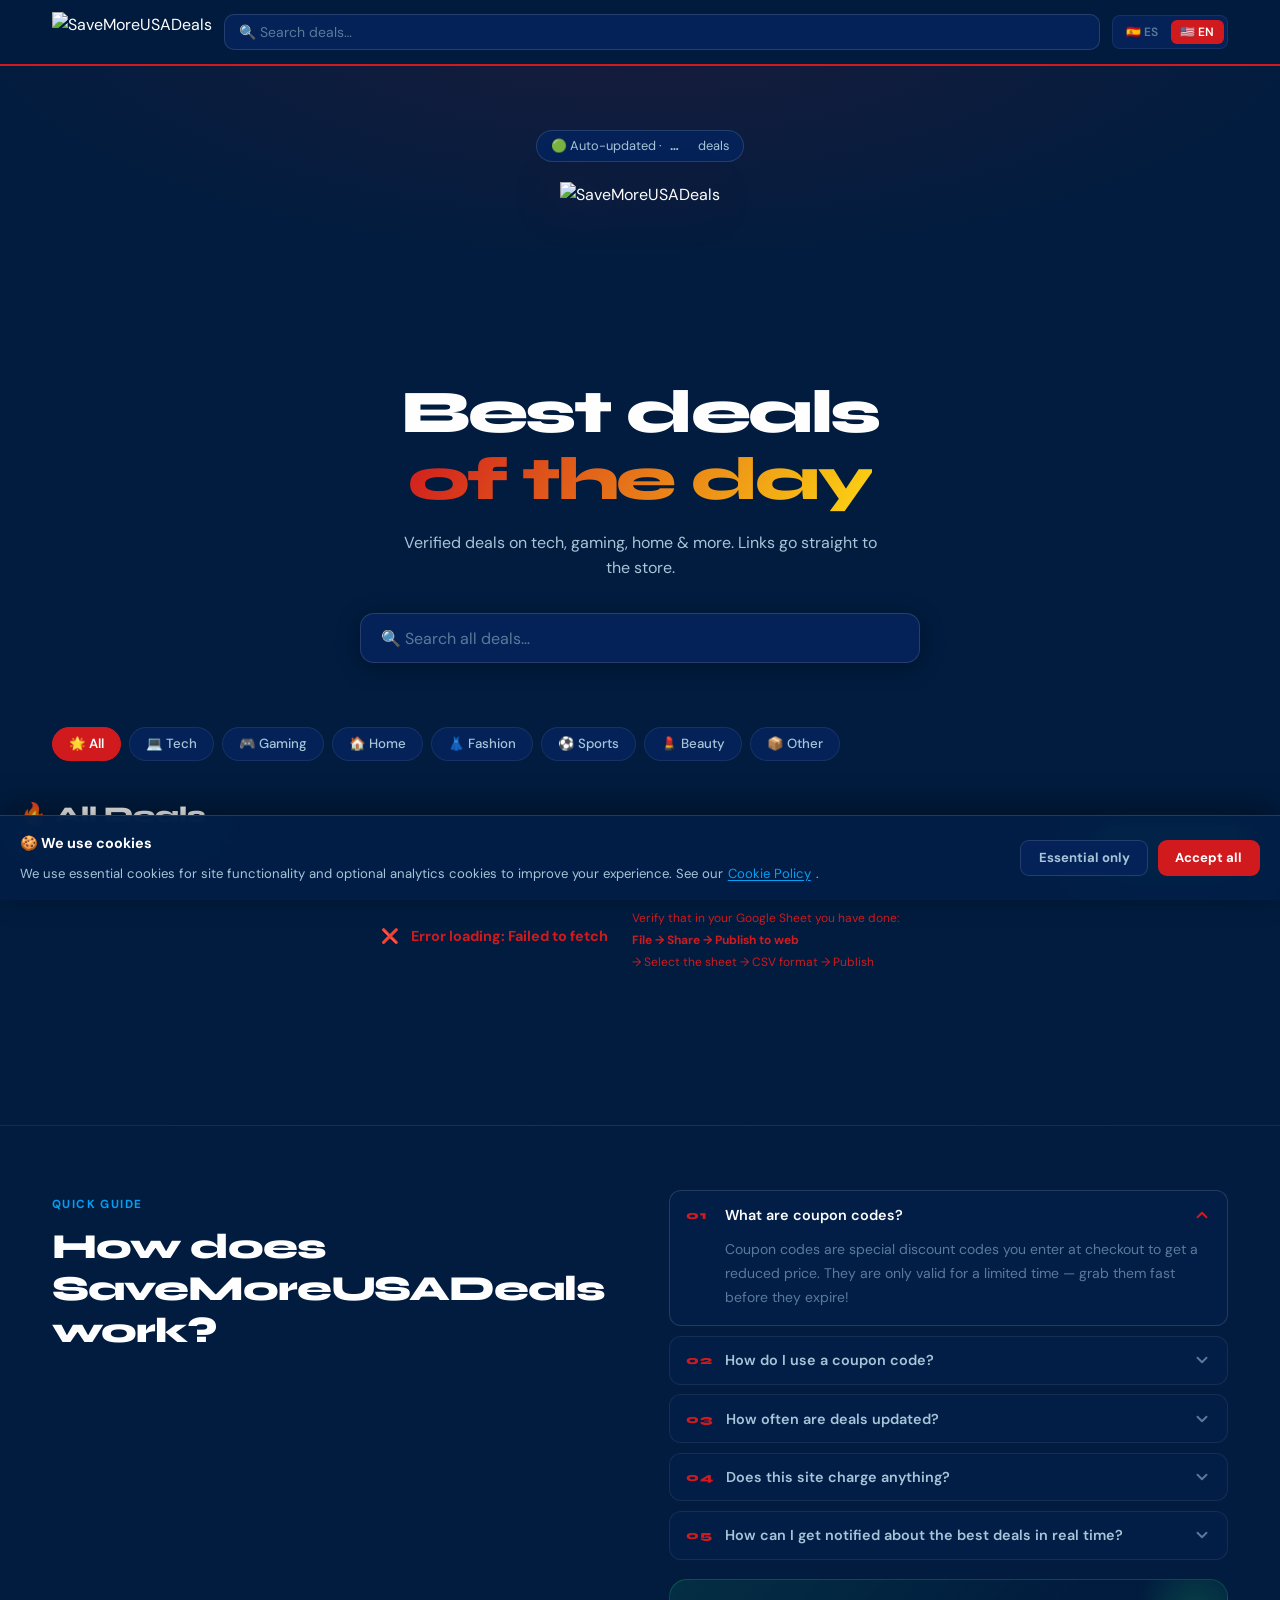
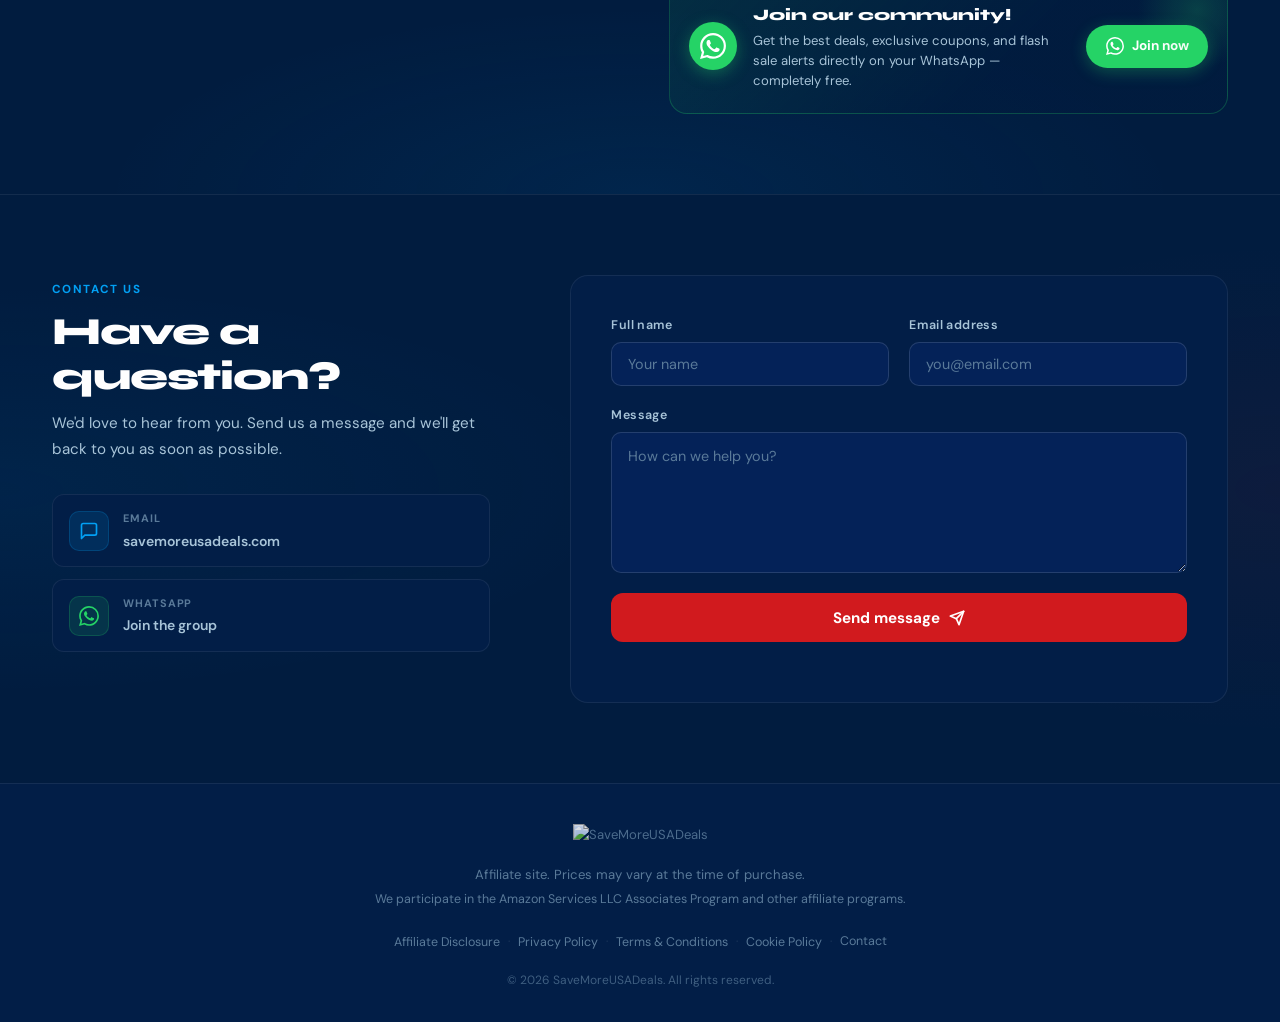
==== index.html @ 3aa4a50d "add legal zone and contact info" ====
<!DOCTYPE html>
<html lang="es">

<head>
  <meta charset="UTF-8" />
  <meta name="viewport" content="width=device-width, initial-scale=1.0" />

  <!-- ══════════════════════════════════════════
       PRIMARY SEO
  ══════════════════════════════════════════ -->
  <title id="pageTitle">AhorraMásUSA — Las Mejores Ofertas del Día</title>
  <meta name="description"
    content="Las mejores ofertas verificadas en tecnología, gaming, hogar, moda y más. Cupones exclusivos y descuentos actualizados a diario. Directo a la tienda." />
  <meta name="keywords"
    content="ofertas, descuentos, cupones, amazon deals, tech deals, gaming deals, ahorro, deals USA, SaveMoreUSADeals, AhorraMasUSA" />
  <meta name="robots" content="index, follow" />
  <meta name="author" content="SaveMoreUSADeals" />
  <link rel="canonical" href="https://savemoreusadeals.com/" />

  <!-- hreflang (bilingual site) -->
  <link rel="alternate" hreflang="es" href="https://savemoreusadeals.com/" />
  <link rel="alternate" hreflang="en" href="https://savemoreusadeals.com/" />
  <link rel="alternate" hreflang="x-default" href="https://savemoreusadeals.com/" />

  <!-- ══════════════════════════════════════════
       OPEN GRAPH / FACEBOOK
  ══════════════════════════════════════════ -->
  <meta property="og:type" content="website" />
  <meta property="og:url" content="https://savemoreusadeals.com/" />
  <meta property="og:site_name" content="SaveMoreUSADeals" />
  <meta property="og:title" content="SaveMoreUSADeals — Best Deals of the Day" />
  <meta property="og:description"
    content="Top verified deals on tech, gaming, home & more. Exclusive coupons updated daily. Links go straight to the store." />
  <meta property="og:image" content="https://savemoreusadeals.com/images/og-image.png" />
  <meta property="og:image:width" content="1200" />
  <meta property="og:image:height" content="630" />
  <meta property="og:image:alt" content="SaveMoreUSADeals — Best Deals of the Day" />
  <meta property="og:locale" content="en_US" />
  <meta property="og:locale:alternate" content="es_ES" />

  <!-- ══════════════════════════════════════════
       TWITTER / X CARD
  ══════════════════════════════════════════ -->
  <meta name="twitter:card" content="summary_large_image" />
  <meta name="twitter:url" content="https://savemoreusadeals.com/" />
  <meta name="twitter:title" content="SaveMoreUSADeals — Best Deals of the Day" />
  <meta name="twitter:description"
    content="Top verified deals on tech, gaming, home & more. Exclusive coupons updated daily." />
  <meta name="twitter:image" content="https://savemoreusadeals.com/images/og-image.png" />

  <!-- ══════════════════════════════════════════
       FAVICON
  ══════════════════════════════════════════ -->
  <!-- SVG emoji favicon (works in all modern browsers) -->
  <link rel="icon"
    href="data:image/svg+xml,<svg xmlns='http://www.w3.org/2000/svg' viewBox='0 0 100 100'><text y='.9em' font-size='90'>🛒</text></svg>" />
  <!-- Apple Touch Icon — replace with your actual logo file -->
  <link rel="apple-touch-icon" href="/images/logo-en.png" />
  <!-- Web app manifest (optional PWA metadata) -->
  <meta name="theme-color" content="#011C3F" />
  <meta name="mobile-web-app-capable" content="yes" />
  <meta name="apple-mobile-web-app-status-bar-style" content="black-translucent" />
  <meta name="apple-mobile-web-app-title" content="SaveMoreUSADeals" />

  <!-- ══════════════════════════════════════════
       STRUCTURED DATA (JSON-LD)
  ══════════════════════════════════════════ -->
  <script type="application/ld+json">
  {
    "@context": "https://schema.org",
    "@graph": [
      {
        "@type": "WebSite",
        "@id": "https://savemoreusadeals.com/#website",
        "url": "https://savemoreusadeals.com/",
        "name": "SaveMoreUSADeals",
        "alternateName": "AhorraMásUSA",
        "description": "Verified deals and coupons on tech, gaming, home, fashion and more.",
        "inLanguage": ["en", "es"],
        "potentialAction": {
          "@type": "SearchAction",
          "target": {
            "@type": "EntryPoint",
            "urlTemplate": "https://savemoreusadeals.com/?q={search_term_string}"
          },
          "query-input": "required name=search_term_string"
        }
      },
      {
        "@type": "Organization",
        "@id": "https://savemoreusadeals.com/#organization",
        "name": "SaveMoreUSADeals",
        "alternateName": "AhorraMásUSA",
        "url": "https://savemoreusadeals.com/",
        "logo": {
          "@type": "ImageObject",
          "url": "https://savemoreusadeals.com/images/logo-en.png"
        },
        "sameAs": []
      }
    ]
  }
  </script>

  <!-- ══════════════════════════════════════════
       FONTS & STYLES
  ══════════════════════════════════════════ -->
  <link rel="preconnect" href="https://fonts.googleapis.com" />
  <link rel="preconnect" href="https://fonts.gstatic.com" crossorigin />
  <link
    href="https://fonts.googleapis.com/css2?family=Syne:wght@700;800&family=DM+Sans:opsz,wght@9..40,400;9..40,500;9..40,600&display=swap"
    rel="stylesheet" />
  <link rel="stylesheet" href="css/styles.css" />
</head>

<body>

  <!-- ════════════════════════════════════════════
       HEADER
  ════════════════════════════════════════════ -->
  <header class="header">
    <div class="container header-inner">

      <a href="/" class="logo" id="logoLink">
        <img id="logoImg" src="images/logo-es.png" alt="AhorraMásUSA" class="logo-img" />
      </a>

      <div class="header-search">
        <input type="search" id="searchInput" data-i18n-ph="searchPlaceholder" placeholder="🔍 Buscar ofertas…" />
      </div>

      <div class="header-right">
        <div class="lang-switch" role="group" aria-label="Idioma / Language">
          <button class="lang-btn" data-lang="es" title="Español">🇪🇸 ES</button>
          <button class="lang-btn" data-lang="en" title="English">🇺🇸 EN</button>
        </div>
        <button class="menu-btn" id="menuBtn" aria-label="Menú">☰</button>
      </div>

    </div>
  </header>

  <main>

    <!-- ════════════════════════════════════════════
         HERO
    ════════════════════════════════════════════ -->
    <section class="hero">
      <div class="container">
        <p class="hero-badge">
          <span data-i18n="heroBadge">🟢 Actualizado automáticamente · </span>
          <strong id="totalCount">…</strong>&nbsp;
          <span data-i18n="heroDeals">ofertas</span>
        </p>
        <div class="hero-logo-wrap">
          <img id="heroLogoImg" src="images/logo-es.png" alt="AhorraMásUSA" class="hero-logo-img" />
        </div>
        <h1 data-i18n-html="heroH1">Las mejores<br /><span class="hero-h1-accent">ofertas del día</span></h1>
        <p class="hero-sub" data-i18n="heroSub">Deals verificados en tecnología, gaming, hogar y más. Redirige directo a
          la tienda.</p>
        <div class="hero-search-wrap">
          <input type="search" id="heroSearchInput" data-i18n-ph="heroSearch"
            placeholder="🔍 Buscar entre todas las ofertas…" autocomplete="off" />
        </div>
      </div>
    </section>

    <!-- DISCLOSURE -->
    <div class="disclosure" style="display:none">
      <div class="container" id="disclosureText" data-i18n-html="disclosureText">
        ℹ️ <strong>Aviso:</strong> Este sitio contiene enlaces de afiliados. Podemos ganar una comisión si compras a
        través de nuestros links, sin costo adicional para ti.
      </div>
    </div>

    <!-- ════════════════════════════════════════════
         CATEGORÍAS
    ════════════════════════════════════════════ -->
    <div class="cats-wrap">
      <div class="container">
        <div class="cats" id="cats">
          <button class="cat active" data-cat="all" data-i18n="catAll">🌟 Todos</button>
          <button class="cat" data-cat="tecnologia" data-i18n="catTec">💻 Tecnología</button>
          <button class="cat" data-cat="gaming" data-i18n="catGaming">🎮 Gaming</button>
          <button class="cat" data-cat="hogar" data-i18n="catHogar">🏠 Hogar</button>
          <button class="cat" data-cat="moda" data-i18n="catModa">👗 Moda</button>
          <button class="cat" data-cat="deportes" data-i18n="catDeportes">⚽ Deportes</button>
          <button class="cat" data-cat="belleza" data-i18n="catBelleza">💄 Belleza</button>
          <button class="cat" data-cat="otros" data-i18n="catOtros">📦 Otros</button>
        </div>
      </div>
    </div>

    <!-- ════════════════════════════════════════════
         DEALS GRID
    ════════════════════════════════════════════ -->
    <section class="container section-main">
      <div class="section-hdr">
        <h2 data-i18n="sectionTitle">🔥 Todas las Ofertas</h2>
        <span id="countLabel" class="count-label"></span>
      </div>
      <div id="statusMsg" class="status-msg">
        <div class="spinner"></div>
        <span data-i18n="loading">Cargando ofertas desde Google Sheets…</span>
      </div>
      <div class="grid" id="dealsGrid"></div>
      <div class="pagination" id="pagination"></div>
    </section>

    <!-- ════════════════════════════════════════════
         HOW IT WORKS
    ════════════════════════════════════════════ -->
    <section class="how-section">
      <div class="container">
        <div class="how-inner">
          <div class="how-header">
            <span class="how-eyebrow" data-i18n="howEyebrow">Guía rápida</span>
            <h2 class="how-title" data-i18n="howTitle">¿Cómo funciona AhorraMásUSA?</h2>
          </div>
          <div class="how-accordion-wrap">
            <div class="how-accordion" id="howAccordion"></div>
          </div>
        </div>
      </div>
    </section>

    <!-- ════════════════════════════════════════════
         CONTACT US
    ════════════════════════════════════════════ -->
    <section class="contact-section" id="contact">
      <div class="container">
        <div class="contact-inner">

          <!-- Left: header + info cards -->
          <div class="contact-left">
            <span class="contact-eyebrow" data-i18n="contactEyebrow">Contáctanos</span>
            <h2 class="contact-title" data-i18n="contactTitle">¿Tienes alguna pregunta?</h2>
            <p class="contact-sub" data-i18n="contactSub">
              Nos encantaría saber de ti. Envíanos un mensaje y te responderemos lo antes posible.
            </p>
            <div class="contact-cards">
              <div class="contact-info-card">
                <div class="contact-info-icon">
                  <svg width="20" height="20" viewBox="0 0 24 24" fill="none" stroke="currentColor" stroke-width="2"
                    stroke-linecap="round" stroke-linejoin="round">
                    <path d="M21 15a2 2 0 0 1-2 2H7l-4 4V5a2 2 0 0 1 2-2h14a2 2 0 0 1 2 2z" />
                  </svg>
                </div>
                <div>
                  <p class="contact-info-label">Email</p>
                  <p class="contact-info-value">savemoreusadeals.com</p>
                </div>
              </div>
              <div class="contact-info-card">
                <div class="contact-info-icon contact-info-icon--wa">
                  <svg width="20" height="20" viewBox="0 0 24 24" fill="currentColor">
                    <path
                      d="M17.472 14.382c-.297-.149-1.758-.867-2.03-.967-.273-.099-.471-.148-.67.15-.197.297-.767.966-.94 1.164-.173.199-.347.223-.644.075-.297-.15-1.255-.463-2.39-1.475-.883-.788-1.48-1.761-1.653-2.059-.173-.297-.018-.458.13-.606.134-.133.298-.347.446-.52.149-.174.198-.298.298-.497.099-.198.05-.371-.025-.52-.075-.149-.669-1.612-.916-2.207-.242-.579-.487-.5-.669-.51-.173-.008-.371-.01-.57-.01-.198 0-.52.074-.792.372-.272.297-1.04 1.016-1.04 2.479 0 1.462 1.065 2.875 1.213 3.074.149.198 2.096 3.2 5.077 4.487.709.306 1.262.489 1.694.625.712.227 1.36.195 1.871.118.571-.085 1.758-.719 2.006-1.413.248-.694.248-1.289.173-1.413-.074-.124-.272-.198-.57-.347m-5.421 7.403h-.004a9.87 9.87 0 01-5.031-1.378l-.361-.214-3.741.982.998-3.648-.235-.374a9.86 9.86 0 01-1.51-5.26c.001-5.45 4.436-9.884 9.888-9.884 2.64 0 5.122 1.03 6.988 2.898a9.825 9.825 0 012.893 6.994c-.003 5.45-4.437 9.884-9.885 9.884m8.413-18.297A11.815 11.815 0 0012.05 0C5.495 0 .16 5.335.157 11.892c0 2.096.547 4.142 1.588 5.945L.057 24l6.305-1.654a11.882 11.882 0 005.683 1.448h.005c6.554 0 11.89-5.335 11.893-11.893a11.821 11.821 0 00-3.48-8.413Z" />
                  </svg>
                </div>
                <div>
                  <p class="contact-info-label">WhatsApp</p>
                  <p class="contact-info-value" data-i18n="waJoin">Únete al grupo</p>
                </div>
              </div>
            </div>
          </div>

          <!-- Right: form -->
          <div class="contact-right">
            <form class="contact-form" id="contactForm" novalidate>
              <!-- web3forms hidden fields -->
              <input type="hidden" name="access_key" value="f9b6f38b-3aed-419e-aa1a-466bcca06e23" />
              <input type="hidden" id="contactSubjectInput" name="subject" value="Consulta desde AhorraMásUSA" />
              <input type="hidden" name="from_name" value="SaveMoreUSADeals Contact Form" />
              <!-- Honeypot anti-spam -->
              <input type="checkbox" name="botcheck" style="display:none" tabindex="-1" />

              <div class="form-row">
                <div class="form-group">
                  <label class="form-label" for="contactName" data-i18n="contactNameLabel">Nombre completo</label>
                  <input class="form-input" type="text" id="contactName" name="name" required
                    data-i18n-ph="contactNamePh" placeholder="Tu nombre" autocomplete="name" />
                </div>
                <div class="form-group">
                  <label class="form-label" for="contactEmail" data-i18n="contactEmailLabel">Correo electrónico</label>
                  <input class="form-input" type="email" id="contactEmail" name="email" required
                    data-i18n-ph="contactEmailPh" placeholder="tu@email.com" autocomplete="email" />
                </div>
              </div>

              <div class="form-group">
                <label class="form-label" for="contactMessage" data-i18n="contactMsgLabel">Mensaje</label>
                <textarea class="form-input form-textarea" id="contactMessage" name="message" rows="5" required
                  data-i18n-ph="contactMsgPh" placeholder="¿En qué podemos ayudarte?"></textarea>
              </div>

              <button type="submit" class="contact-submit" id="contactSubmit">
                <span data-i18n="contactSend">Enviar mensaje</span>
                <svg width="16" height="16" viewBox="0 0 24 24" fill="none" stroke="currentColor" stroke-width="2.5"
                  stroke-linecap="round" stroke-linejoin="round" aria-hidden="true">
                  <line x1="22" y1="2" x2="11" y2="13" />
                  <polygon points="22 2 15 22 11 13 2 9 22 2" />
                </svg>
              </button>

              <div id="contactResult" class="contact-result" aria-live="polite"></div>
            </form>
          </div>

        </div>
      </div>
    </section>

  </main>

  <!-- ════════════════════════════════════════════
       FOOTER
  ════════════════════════════════════════════ -->
  <footer class="footer">
    <div class="container">

      <!-- Logo -->
      <div class="footer-logo">
        <img id="footerLogoImg" src="images/logo-es.png" alt="AhorraMásUSA" class="footer-logo-img" />
      </div>

      <!-- Taglines -->
      <p><span data-i18n="footerText">Sitio de afiliados. Los precios pueden variar al momento de la compra.</span></p>
      <p class="footer-sub" data-i18n="footerSub">
        Participamos en el Programa de Afiliados de Amazon Services LLC y otros programas de afiliados.
      </p>

      <!-- Legal nav -->
      <nav class="footer-legal" aria-label="Legal">
        <button class="footer-legal-link" onclick="openModal('affiliate')" data-i18n="affiliateDisclosureLabel">
          Divulgación de Afiliados
        </button>
        <span class="footer-legal-sep" aria-hidden="true">·</span>
        <button class="footer-legal-link" onclick="openModal('privacy')" data-i18n="privacyPolicyLabel">
          Política de Privacidad
        </button>
        <span class="footer-legal-sep" aria-hidden="true">·</span>
        <button class="footer-legal-link" onclick="openModal('terms')" data-i18n="termsLabel">
          Términos y Condiciones
        </button>
        <span class="footer-legal-sep" aria-hidden="true">·</span>
        <button class="footer-legal-link" onclick="openModal('cookies')" data-i18n="cookiesPolicyLabel">
          Política de Cookies
        </button>
        <span class="footer-legal-sep" aria-hidden="true">·</span>
        <a class="footer-legal-link" href="#contact" data-i18n="contactNavLabel">Contacto</a>
      </nav>

      <!-- Rights -->
      <p class="footer-rights" data-i18n="footerRights"></p>

    </div>
  </footer>

  <!-- ════════════════════════════════════════════
       WHATSAPP FLOATING BUTTON
  ════════════════════════════════════════════ -->
  <a class="wa-float" id="waFloat" href="https://chat.whatsapp.com/CLKfQbMMrex9Y08zjysw2d" target="_blank"
    rel="noopener noreferrer" data-i18n-href="waLink" data-i18n-title="waTooltip" title="🔔 Recibe ofertas en WhatsApp">
    <svg class="wa-icon" viewBox="0 0 24 24" fill="currentColor" xmlns="http://www.w3.org/2000/svg" aria-hidden="true">
      <path
        d="M17.472 14.382c-.297-.149-1.758-.867-2.03-.967-.273-.099-.471-.148-.67.15-.197.297-.767.966-.94 1.164-.173.199-.347.223-.644.075-.297-.15-1.255-.463-2.39-1.475-.883-.788-1.48-1.761-1.653-2.059-.173-.297-.018-.458.13-.606.134-.133.298-.347.446-.52.149-.174.198-.298.298-.497.099-.198.05-.371-.025-.52-.075-.149-.669-1.612-.916-2.207-.242-.579-.487-.5-.669-.51-.173-.008-.371-.01-.57-.01-.198 0-.52.074-.792.372-.272.297-1.04 1.016-1.04 2.479 0 1.462 1.065 2.875 1.213 3.074.149.198 2.096 3.2 5.077 4.487.709.306 1.262.489 1.694.625.712.227 1.36.195 1.871.118.571-.085 1.758-.719 2.006-1.413.248-.694.248-1.289.173-1.413-.074-.124-.272-.198-.57-.347m-5.421 7.403h-.004a9.87 9.87 0 01-5.031-1.378l-.361-.214-3.741.982.998-3.648-.235-.374a9.86 9.86 0 01-1.51-5.26c.001-5.45 4.436-9.884 9.888-9.884 2.64 0 5.122 1.03 6.988 2.898a9.825 9.825 0 012.893 6.994c-.003 5.45-4.437 9.884-9.885 9.884m8.413-18.297A11.815 11.815 0 0012.05 0C5.495 0 .16 5.335.157 11.892c0 2.096.547 4.142 1.588 5.945L.057 24l6.305-1.654a11.882 11.882 0 005.683 1.448h.005c6.554 0 11.89-5.335 11.893-11.893a11.821 11.821 0 00-3.48-8.413Z" />
    </svg>
    <span class="wa-label" data-i18n="waJoin">Únete al grupo</span>
    <span class="wa-pulse" aria-hidden="true"></span>
  </a>

  <!-- ════════════════════════════════════════════
       COOKIE CONSENT BANNER
  ════════════════════════════════════════════ -->
  <div class="cookie-banner" id="cookieBanner" role="region" aria-label="Cookie consent">
    <div class="cookie-banner-inner">
      <div class="cookie-banner-text">
        <strong class="cookie-banner-title" data-i18n="cookieTitle">🍪 Utilizamos cookies</strong>
        <span data-i18n="cookieText">Usamos cookies esenciales para el funcionamiento del sitio y cookies de análisis
          opcionales para mejorar tu experiencia. Consulta nuestra</span>
        <button class="cookie-more-link" onclick="openModal('cookies')" data-i18n="cookieMore">Política de
          Cookies</button>.
      </div>
      <div class="cookie-banner-actions">
        <button class="cookie-btn cookie-btn--decline" id="cookieDeclineBtn" data-i18n="cookieDecline">
          Solo esenciales
        </button>
        <button class="cookie-btn cookie-btn--accept" id="cookieAcceptBtn" data-i18n="cookieAccept">
          Aceptar todas
        </button>
      </div>
    </div>
  </div>

  <!-- ════════════════════════════════════════════
       LEGAL MODALS
  ════════════════════════════════════════════ -->
  <!-- Shared overlay -->
  <div class="modal-overlay" id="modalOverlay" aria-hidden="true"></div>

  <!-- Affiliate Disclosure -->
  <div class="modal" id="modal-affiliate" role="dialog" aria-modal="true" aria-labelledby="modal-affiliate-title">
    <div class="modal-header">
      <h2 class="modal-title" id="modal-affiliate-title">Divulgación de Afiliados</h2>
      <button class="modal-close" onclick="closeModal('affiliate')" aria-label="Cerrar">
        <svg width="20" height="20" viewBox="0 0 24 24" fill="none" stroke="currentColor" stroke-width="2.5"
          stroke-linecap="round" stroke-linejoin="round">
          <line x1="18" y1="6" x2="6" y2="18" />
          <line x1="6" y1="6" x2="18" y2="18" />
        </svg>
      </button>
    </div>
    <div class="modal-body" id="modal-affiliate-body"><!-- Rendered by JS --></div>
  </div>

  <!-- Privacy Policy -->
  <div class="modal" id="modal-privacy" role="dialog" aria-modal="true" aria-labelledby="modal-privacy-title">
    <div class="modal-header">
      <h2 class="modal-title" id="modal-privacy-title">Política de Privacidad</h2>
      <button class="modal-close" onclick="closeModal('privacy')" aria-label="Cerrar">
        <svg width="20" height="20" viewBox="0 0 24 24" fill="none" stroke="currentColor" stroke-width="2.5"
          stroke-linecap="round" stroke-linejoin="round">
          <line x1="18" y1="6" x2="6" y2="18" />
          <line x1="6" y1="6" x2="18" y2="18" />
        </svg>
      </button>
    </div>
    <div class="modal-body" id="modal-privacy-body"><!-- Rendered by JS --></div>
  </div>

  <!-- Terms & Conditions -->
  <div class="modal" id="modal-terms" role="dialog" aria-modal="true" aria-labelledby="modal-terms-title">
    <div class="modal-header">
      <h2 class="modal-title" id="modal-terms-title">Términos y Condiciones</h2>
      <button class="modal-close" onclick="closeModal('terms')" aria-label="Cerrar">
        <svg width="20" height="20" viewBox="0 0 24 24" fill="none" stroke="currentColor" stroke-width="2.5"
          stroke-linecap="round" stroke-linejoin="round">
          <line x1="18" y1="6" x2="6" y2="18" />
          <line x1="6" y1="6" x2="18" y2="18" />
        </svg>
      </button>
    </div>
    <div class="modal-body" id="modal-terms-body"><!-- Rendered by JS --></div>
  </div>

  <!-- Cookie Policy -->
  <div class="modal" id="modal-cookies" role="dialog" aria-modal="true" aria-labelledby="modal-cookies-title">
    <div class="modal-header">
      <h2 class="modal-title" id="modal-cookies-title">Política de Cookies</h2>
      <button class="modal-close" onclick="closeModal('cookies')" aria-label="Cerrar">
        <svg width="20" height="20" viewBox="0 0 24 24" fill="none" stroke="currentColor" stroke-width="2.5"
          stroke-linecap="round" stroke-linejoin="round">
          <line x1="18" y1="6" x2="6" y2="18" />
          <line x1="6" y1="6" x2="18" y2="18" />
        </svg>
      </button>
    </div>
    <div class="modal-body" id="modal-cookies-body"><!-- Rendered by JS --></div>
  </div>

  <script src="js/app.js"></script>
</body>

</html>
---- css/styles.css ----
/* ── VARIABLES ── */
:root {
  --bg: #011C3F;
  --surface: #021e47;
  --surface2: #042258;
  --border: rgba(255, 255, 255, .07);
  --border2: rgba(255, 255, 255, .13);
  --red: #D11A1E;
  --red-h: #e82a2e;
  --green: #84C11B;
  --green-h: #96d820;
  --yellow: #FDD513;
  --blue: #02A0F4;
  --wa-green: #25D366;
  --orange: #D11A1E;
  --orange-h: #e82a2e;
  --text: #FEFEFE;
  --text2: #a8c4d8;
  --text3: #5a7a99;
  --r: 12px;
  --r-lg: 18px;
  --font-d: 'Syne', sans-serif;
  --font-b: 'DM Sans', sans-serif;
}

/* ── RESET ── */
*,
*::before,
*::after {
  box-sizing: border-box;
  margin: 0;
  padding: 0;
}

html {
  scroll-behavior: smooth;
}

body {
  font-family: var(--font-b);
  background: var(--bg);
  color: var(--text);
  line-height: 1.6;
  overflow-x: hidden;
}

body.modal-open {
  overflow: hidden;
}

a {
  color: inherit;
  text-decoration: none;
}

button {
  cursor: pointer;
  border: none;
  background: none;
  font-family: inherit;
}

img {
  max-width: 100%;
  display: block;
}

input,
textarea {
  font-family: inherit;
}

/* ── CONTAINER ── */
.container {
  max-width: 1240px;
  margin: 0 auto;
  padding: 0 1.25rem;
}

@media (min-width: 768px) {
  .container {
    padding: 0 2rem;
  }
}

/* ════════════════════════════════════════════
   HEADER
════════════════════════════════════════════ */
.header {
  position: sticky;
  top: 0;
  z-index: 100;
  background: rgba(1, 28, 63, .95);
  backdrop-filter: blur(20px);
  border-bottom: 2px solid var(--red);
}

.header-inner {
  display: flex;
  align-items: center;
  height: 64px;
  gap: .75rem;
}

.logo {
  display: flex;
  align-items: center;
  flex-shrink: 0;
  text-decoration: none;
}

.logo-img {
  height: clamp(28px, 4vw, 40px);
  width: auto;
  max-width: 200px;
  object-fit: contain;
  object-position: left center;
  display: block;
  transition: opacity .2s;
}

.logo-img[src=""] {
  opacity: 0;
}

.header-search {
  flex: 1 1 auto;
  min-width: 0;
}

.header-search input {
  width: 100%;
  background: var(--surface2);
  border: 1px solid var(--border2);
  border-radius: 10px;
  padding: .5rem .9rem;
  color: var(--text);
  font-size: .875rem;
  outline: none;
  transition: border-color .2s;
}

.header-search input:focus {
  border-color: var(--red);
}

.header-search input::placeholder {
  color: var(--text3);
}

.header-right {
  flex-shrink: 0;
  display: flex;
  align-items: center;
  gap: .5rem;
}

.lang-switch {
  display: flex;
  gap: .2rem;
  background: var(--surface2);
  border: 1px solid var(--border);
  border-radius: 8px;
  padding: .2rem;
}

.lang-btn {
  padding: .28rem .6rem;
  border-radius: 6px;
  font-size: .75rem;
  font-weight: 600;
  color: var(--text3);
  transition: background .15s, color .15s;
  white-space: nowrap;
}

.lang-btn.active {
  background: var(--red);
  color: #fff;
}

.lang-btn:hover:not(.active) {
  background: var(--border2);
  color: var(--text);
}

.menu-btn {
  display: none;
  color: var(--text2);
  font-size: 1.2rem;
  padding: .4rem;
}

@media(max-width:600px) {
  .header-search {
    display: block;
  }

  .menu-btn {
    display: none;
  }

  .logo-img {
    height: clamp(22px, 6vw, 32px);
    max-width: 160px;
  }
}

/* ════════════════════════════════════════════
   HERO
════════════════════════════════════════════ */
.hero {
  padding: 4rem 0 2.5rem;
  background: radial-gradient(ellipse 80% 60% at 50% -10%, rgba(209, 26, 30, .12) 0%, transparent 70%);
  text-align: center;
}

.hero-logo-wrap {
  display: flex;
  justify-content: center;
  align-items: center;
  margin-bottom: 1.75rem;
}

.hero-logo-img {
  height: clamp(100px, 20vw, 170px);
  width: auto;
  max-width: 340px;
  object-fit: contain;
  filter: drop-shadow(0 4px 24px rgba(209, 26, 30, .25));
  transition: opacity .3s, transform .3s;
  animation: fadeIn .45s ease both;
}

.hero-logo-img:hover {
  transform: scale(1.03);
}

.hero-badge {
  display: inline-flex;
  align-items: center;
  gap: .5rem;
  background: var(--surface2);
  border: 1px solid var(--border2);
  border-radius: 100px;
  padding: .3rem .9rem;
  font-size: .8rem;
  color: var(--text2);
  margin-bottom: 1.25rem;
}

.hero h1 {
  font-family: var(--font-d);
  font-size: clamp(2rem, 6vw, 3.8rem);
  font-weight: 800;
  letter-spacing: -.04em;
  line-height: 1.1;
  margin-bottom: 1rem;
}

.hero-h1-accent {
  background: linear-gradient(120deg, var(--red), var(--yellow));
  -webkit-background-clip: text;
  -webkit-text-fill-color: transparent;
  background-clip: text;
}

.hero-sub {
  color: var(--text2);
  font-size: 1rem;
  max-width: 480px;
  margin: 0 auto;
}

.hero-search-wrap {
  margin: 2rem auto 0;
  max-width: 560px;
}

.hero-search-wrap input {
  width: 100%;
  background: var(--surface2);
  border: 1.5px solid var(--border2);
  border-radius: 14px;
  padding: .85rem 1.25rem;
  color: var(--text);
  font-size: 1rem;
  font-family: var(--font-b);
  outline: none;
  transition: border-color .2s, box-shadow .2s;
  box-shadow: 0 4px 24px rgba(0, 0, 0, .3);
}

.hero-search-wrap input:focus {
  border-color: var(--red);
  box-shadow: 0 0 0 3px rgba(209, 26, 30, .15), 0 4px 24px rgba(0, 0, 0, .3);
}

.hero-search-wrap input::placeholder {
  color: var(--text3);
}

@keyframes fadeIn {
  from {
    opacity: 0;
    transform: translateY(8px);
  }

  to {
    opacity: 1;
    transform: translateY(0);
  }
}

/* ── DISCLOSURE ── */
.disclosure {
  background: rgba(253, 213, 19, .05);
  border-top: 1px solid rgba(253, 213, 19, .12);
  border-bottom: 1px solid rgba(253, 213, 19, .12);
  padding: .6rem 0;
  font-size: .78rem;
  color: var(--text3);
}

/* ── CATEGORIES ── */
.cats-wrap {
  padding: 1.5rem 0 .5rem;
}

.cats {
  display: flex;
  gap: .5rem;
  overflow-x: auto;
  scrollbar-width: none;
  padding-bottom: .25rem;
}

.cats::-webkit-scrollbar {
  display: none;
}

.cat {
  white-space: nowrap;
  flex-shrink: 0;
  padding: .45rem 1rem;
  border-radius: 100px;
  background: var(--surface2);
  border: 1px solid var(--border);
  color: var(--text2);
  font-size: .83rem;
  font-weight: 500;
  transition: all .18s;
}

.cat:hover {
  border-color: var(--border2);
  color: var(--text);
}

.cat.active {
  background: var(--red);
  border-color: var(--red);
  color: #fff;
  font-weight: 600;
}

/* ── SECTION HEADER ── */
.section-main {
  padding: 1.5rem 0 4rem;
}

.section-hdr {
  display: flex;
  align-items: center;
  justify-content: space-between;
  gap: 1rem;
  margin-bottom: 1.25rem;
  flex-wrap: wrap;
}

.section-hdr h2 {
  font-family: var(--font-d);
  font-size: 1.4rem;
  font-weight: 800;
}

.count-label {
  font-size: .8rem;
  color: var(--text3);
}

/* ── STATUS ── */
.status-msg {
  display: flex;
  align-items: center;
  gap: .75rem;
  justify-content: center;
  padding: 3rem 1rem;
  color: var(--text3);
  font-size: .9rem;
}

.status-msg.error {
  color: var(--red);
}

.status-msg.hidden {
  display: none;
}

.spinner {
  width: 20px;
  height: 20px;
  border-radius: 50%;
  border: 2px solid var(--border2);
  border-top-color: var(--red);
  animation: spin .7s linear infinite;
  flex-shrink: 0;
}

@keyframes spin {
  to {
    transform: rotate(360deg);
  }
}

/* ── GRID ── */
.grid {
  display: grid;
  grid-template-columns: repeat(auto-fill, minmax(260px, 1fr));
  gap: 1.1rem;
}

@media (min-width: 1024px) {
  .grid {
    gap: 1.4rem;
  }
}

/* ════════════════════════════════════════════
   DEAL CARD
════════════════════════════════════════════ */
.card {
  background: var(--surface);
  border: 1px solid var(--border);
  border-radius: var(--r-lg);
  overflow: hidden;
  display: flex;
  flex-direction: column;
  transition: transform .2s, border-color .2s, box-shadow .2s;
  animation: fadeUp .35s ease both;
}

.card:hover {
  transform: translateY(-3px);
  border-color: var(--border2);
  box-shadow: 0 12px 40px rgba(0, 0, 0, .5);
}

@keyframes fadeUp {
  from {
    opacity: 0;
    transform: translateY(14px);
  }

  to {
    opacity: 1;
    transform: translateY(0);
  }
}

.card-badge {
  position: absolute;
  top: .6rem;
  left: .6rem;
  font-size: .65rem;
  font-weight: 700;
  letter-spacing: .04em;
  padding: .22rem .55rem;
  border-radius: 6px;
  text-transform: uppercase;
  pointer-events: none;
}

.badge-hot {
  background: var(--red);
  color: #fff;
}

.badge-new {
  background: var(--green);
  color: #011C3F;
}

.badge-limited {
  background: var(--yellow);
  color: #011C3F;
}

.badge-sale {
  background: var(--blue);
  color: #fff;
}

.card-img-wrap {
  position: relative;
  aspect-ratio: 1;
  background: var(--surface2);
  overflow: hidden;
}

.card-img {
  width: 100%;
  height: 100%;
  object-fit: contain;
  padding: 1rem;
  transition: transform .3s;
}

.card:hover .card-img {
  transform: scale(1.05);
}

.card-img-overlay {
  position: absolute;
  inset: 0;
  background: rgba(1, 28, 63, .65);
  display: flex;
  align-items: center;
  justify-content: center;
  opacity: 0;
  transition: opacity .2s;
}

.card-img-overlay span {
  background: var(--red);
  color: #fff;
  font-size: .8rem;
  font-weight: 600;
  padding: .45rem 1rem;
  border-radius: 8px;
}

.card:hover .card-img-overlay {
  opacity: 1;
}

.card-info {
  padding: .9rem;
  display: flex;
  flex-direction: column;
  gap: .4rem;
  flex: 1;
}

.card-top {
  display: flex;
  justify-content: space-between;
  align-items: center;
}

.card-store {
  font-size: .68rem;
  font-weight: 700;
  color: var(--text3);
  text-transform: uppercase;
  letter-spacing: .06em;
}

.card-cat {
  font-size: .67rem;
  color: var(--text3);
  background: var(--surface2);
  padding: .15rem .45rem;
  border-radius: 5px;
}

.card-title {
  font-size: .875rem;
  font-weight: 600;
  color: var(--text);
  line-height: 1.4;
  display: -webkit-box;
  -webkit-line-clamp: 2;
  -webkit-box-orient: vertical;
  overflow: hidden;
}

.card-desc {
  font-size: .75rem;
  color: var(--text3);
  line-height: 1.5;
  display: -webkit-box;
  -webkit-line-clamp: 2;
  -webkit-box-orient: vertical;
  overflow: hidden;
}

.card-price-row {
  display: flex;
  align-items: baseline;
  gap: .45rem;
  flex-wrap: wrap;
}

.price-cur {
  font-family: var(--font-b);
  font-size: 1.8rem;
  font-weight: 800;
  color: var(--green);
  letter-spacing: -.03em;
}

.price-was {
  font-size: .82rem;
  color: var(--text3);
  text-decoration: line-through;
}

.price-off {
  font-size: .72rem;
  font-weight: 700;
  background: rgba(132, 193, 27, .12);
  color: var(--green);
  border: 1px solid rgba(132, 193, 27, .25);
  padding: .12rem .4rem;
  border-radius: 5px;
}

.price-see {
  font-size: .85rem;
  color: var(--text2);
}

.card-timer {
  font-size: .73rem;
  color: var(--blue);
  font-weight: 500;
}

.card-timer.urgent {
  color: var(--red);
}

/* ── COUPON CHIP ── */
.card-coupon {
  background: rgba(253, 213, 19, .06);
  border: 1px dashed rgba(253, 213, 19, .3);
  border-radius: 10px;
  padding: .5rem .65rem;
  margin-top: .1rem;
  display: flex;
  flex-direction: column;
  gap: .35rem;
}

.coupon-row {
  display: flex;
  align-items: center;
  gap: .4rem;
  flex-wrap: wrap;
}

.scissors-icon {
  flex-shrink: 0;
  color: var(--yellow);
  opacity: .85;
  width: 15px;
  height: 15px;
}

.coupon-label {
  font-size: .65rem;
  font-weight: 700;
  text-transform: uppercase;
  letter-spacing: .06em;
  color: var(--yellow);
  flex-shrink: 0;
}

.coupon-code {
  font-family: monospace;
  font-size: .82rem;
  font-weight: 700;
  color: var(--yellow);
  letter-spacing: .1em;
  flex: 1;
  min-width: 0;
  overflow: hidden;
  text-overflow: ellipsis;
  white-space: nowrap;
}

.coupon-copy {
  display: inline-flex;
  align-items: center;
  gap: .28rem;
  padding: .22rem .55rem;
  border-radius: 5px;
  background: rgba(253, 213, 19, .12);
  color: var(--yellow);
  border: 1px solid rgba(253, 213, 19, .22);
  font-size: .67rem;
  font-weight: 700;
  letter-spacing: .04em;
  cursor: pointer;
  transition: background .15s, transform .12s, color .15s, border-color .15s;
  flex-shrink: 0;
  white-space: nowrap;
  font-family: var(--font-b);
  position: relative;
  overflow: hidden;
}

.coupon-copy svg {
  flex-shrink: 0;
}

.coupon-copy:hover {
  background: rgba(253, 213, 19, .22);
  transform: scale(1.05);
}

.coupon-copy.copied {
  background: rgba(132, 193, 27, .18);
  color: var(--green);
  border-color: rgba(132, 193, 27, .35);
  animation: copiedPop .25s ease;
}

@keyframes copiedPop {
  0% {
    transform: scale(1);
  }

  50% {
    transform: scale(1.15);
  }

  100% {
    transform: scale(1);
  }
}

.coupon-timer-row {
  display: flex;
  align-items: center;
  gap: .35rem;
  font-size: .7rem;
  color: var(--yellow);
  opacity: .85;
}

.coupon-countdown {
  font-family: monospace;
  font-weight: 700;
  letter-spacing: .05em;
  color: var(--yellow);
}

.coupon-countdown.expiring {
  color: var(--red);
  animation: timerPulse 1s infinite;
}

.coupon-expired {
  opacity: .45;
  pointer-events: none;
}

.coupon-expired .coupon-countdown {
  color: var(--text3);
}

@keyframes timerPulse {

  0%,
  100% {
    opacity: 1;
  }

  50% {
    opacity: .55;
  }
}

.card-cta {
  display: block;
  width: 100%;
  background: var(--red);
  color: #fff;
  text-align: center;
  font-size: .875rem;
  font-weight: 600;
  padding: .7rem 1rem;
  border-radius: 10px;
  margin-top: auto;
  transition: background .18s, transform .18s, box-shadow .18s;
}

.card-cta:hover {
  background: var(--red-h);
  transform: translateY(-1px);
  box-shadow: 0 4px 18px rgba(209, 26, 30, .35);
}

.empty {
  grid-column: 1/-1;
  text-align: center;
  padding: 3rem 1rem;
  color: var(--text3);
}

.empty-icon {
  font-size: 3rem;
  margin-bottom: .75rem;
}

.empty h3 {
  font-size: 1.1rem;
  color: var(--text2);
  margin-bottom: .4rem;
}

/* ════════════════════════════════════════════
   PAGINATION
════════════════════════════════════════════ */
.pagination {
  display: flex;
  align-items: center;
  justify-content: center;
  flex-wrap: wrap;
  gap: .4rem;
  margin-top: 2.5rem;
}

.pag-btn {
  padding: .5rem .9rem;
  border-radius: 9px;
  background: var(--surface2);
  border: 1px solid var(--border);
  color: var(--text2);
  font-size: .83rem;
  font-weight: 600;
  transition: all .16s;
  cursor: pointer;
  font-family: var(--font-b);
}

.pag-btn:hover:not(.disabled):not(.active) {
  border-color: var(--border2);
  color: var(--text);
}

.pag-btn.active {
  background: var(--red);
  border-color: var(--red);
  color: #fff;
}

.pag-btn.disabled {
  opacity: .35;
  cursor: default;
  pointer-events: none;
}

.pag-arrow {
  padding: .5rem 1.1rem;
}

.pag-ellipsis {
  padding: .5rem .4rem;
  color: var(--text3);
  font-size: .85rem;
  display: flex;
  align-items: center;
}

/* ════════════════════════════════════════════
   HOW IT WORKS
════════════════════════════════════════════ */
.how-section {
  padding: 4rem 0 5rem;
  border-top: 1px solid var(--border);
  background: radial-gradient(ellipse 60% 40% at 50% 100%, rgba(2, 160, 244, .07) 0%, transparent 70%);
}

.how-inner {
  display: grid;
  gap: 2.5rem;
}

@media (min-width: 860px) {
  .how-inner {
    grid-template-columns: 1fr 2fr;
    align-items: start;
    gap: 4rem;
  }
}

.how-header {
  top: 80px;
}

.how-eyebrow {
  display: inline-block;
  font-size: .73rem;
  font-weight: 700;
  text-transform: uppercase;
  letter-spacing: .12em;
  color: var(--blue);
  margin-bottom: .75rem;
}

.how-title {
  font-family: var(--font-d);
  font-size: clamp(1.5rem, 3vw, 2.2rem);
  font-weight: 800;
  letter-spacing: -.03em;
  line-height: 1.2;
  color: var(--text);
}

.how-accordion-wrap {
  display: flex;
  flex-direction: column;
  gap: .6rem;
}

.how-accordion {
  display: flex;
  flex-direction: column;
  gap: .6rem;
}

.how-item {
  background: var(--surface);
  border: 1px solid var(--border);
  border-radius: var(--r);
  overflow: hidden;
  transition: border-color .2s;
}

.how-item.open {
  border-color: var(--border2);
}

.how-q {
  width: 100%;
  display: flex;
  align-items: center;
  gap: .8rem;
  padding: .9rem 1rem;
  text-align: left;
  color: var(--text2);
  font-size: .9rem;
  font-weight: 600;
  transition: color .15s;
  background: none;
}

.how-item.open .how-q {
  color: var(--text);
}

.how-q:hover {
  color: var(--text);
}

.how-q-num {
  font-family: var(--font-d);
  font-size: .75rem;
  font-weight: 800;
  color: var(--red);
  letter-spacing: .05em;
  flex-shrink: 0;
  min-width: 1.6rem;
}

.how-q-text {
  flex: 1;
}

.how-chevron {
  flex-shrink: 0;
  transition: transform .25s;
  color: var(--text3);
}

.how-item.open .how-chevron {
  transform: rotate(180deg);
  color: var(--red);
}

.how-a {
  max-height: 0;
  overflow: hidden;
  transition: max-height .3s ease, padding .3s ease;
  padding: 0 1rem 0 calc(1rem + 1.6rem + .8rem);
}

.how-item.open .how-a {
  max-height: 300px;
  padding-bottom: 1rem;
}

.how-a p {
  font-size: .875rem;
  color: var(--text3);
  line-height: 1.7;
}

/* ── Community card ── */
.community-card {
  margin-top: .6rem;
  background: linear-gradient(135deg, rgba(37, 211, 102, .1) 0%, rgba(1, 28, 63, .8) 60%);
  border: 1px solid rgba(37, 211, 102, .25);
  border-radius: var(--r-lg);
  padding: 1.4rem 1.2rem;
  display: flex;
  align-items: center;
  gap: 1rem;
  flex-wrap: wrap;
  position: relative;
  overflow: hidden;
}

.community-card::before {
  content: '';
  position: absolute;
  top: -30px;
  right: -30px;
  width: 120px;
  height: 120px;
  background: radial-gradient(circle, rgba(37, 211, 102, .2), transparent 70%);
  pointer-events: none;
}

.community-icon {
  width: 48px;
  height: 48px;
  background: var(--wa-green);
  border-radius: 50%;
  display: flex;
  align-items: center;
  justify-content: center;
  flex-shrink: 0;
  box-shadow: 0 4px 16px rgba(37, 211, 102, .35);
}

.community-icon svg {
  width: 26px;
  height: 26px;
  color: #fff;
}

.community-info {
  flex: 1;
  min-width: 180px;
}

.community-info h3 {
  font-family: var(--font-d);
  font-size: 1rem;
  font-weight: 800;
  color: var(--text);
  margin-bottom: .2rem;
}

.community-info p {
  font-size: .82rem;
  color: var(--text2);
  line-height: 1.5;
}

.community-btn {
  display: inline-flex;
  align-items: center;
  gap: .5rem;
  background: var(--wa-green);
  color: #fff;
  font-size: .85rem;
  font-weight: 700;
  padding: .65rem 1.2rem;
  border-radius: 50px;
  white-space: nowrap;
  transition: transform .2s, box-shadow .2s, background .2s;
  box-shadow: 0 4px 16px rgba(37, 211, 102, .3);
  flex-shrink: 0;
}

.community-btn:hover {
  transform: translateY(-2px);
  background: #1ebe5a;
  box-shadow: 0 6px 24px rgba(37, 211, 102, .45);
}

.community-btn svg {
  width: 18px;
  height: 18px;
  flex-shrink: 0;
}

/* ════════════════════════════════════════════
   CONTACT SECTION
════════════════════════════════════════════ */
.contact-section {
  padding: 5rem 0;
  border-top: 1px solid var(--border);
  background:
    radial-gradient(ellipse 70% 50% at 0% 50%, rgba(2, 160, 244, .06) 0%, transparent 70%),
    radial-gradient(ellipse 50% 60% at 100% 50%, rgba(209, 26, 30, .06) 0%, transparent 70%);
}

.contact-inner {
  display: grid;
  gap: 3rem;
  align-items: start;
}

@media (min-width: 860px) {
  .contact-inner {
    grid-template-columns: 1fr 1.5fr;
    gap: 5rem;
  }
}

/* Left column */
.contact-eyebrow {
  display: inline-block;
  font-size: .73rem;
  font-weight: 700;
  text-transform: uppercase;
  letter-spacing: .12em;
  color: var(--blue);
  margin-bottom: .75rem;
}

.contact-title {
  font-family: var(--font-d);
  font-size: clamp(1.6rem, 3.5vw, 2.4rem);
  font-weight: 800;
  letter-spacing: -.03em;
  line-height: 1.15;
  color: var(--text);
  margin-bottom: .75rem;
}

.contact-sub {
  font-size: .95rem;
  color: var(--text2);
  line-height: 1.7;
  margin-bottom: 2rem;
}

.contact-cards {
  display: flex;
  flex-direction: column;
  gap: .75rem;
}

.contact-info-card {
  display: flex;
  align-items: center;
  gap: .9rem;
  background: var(--surface);
  border: 1px solid var(--border);
  border-radius: var(--r);
  padding: .9rem 1rem;
  transition: border-color .2s;
}

.contact-info-card:hover {
  border-color: var(--border2);
}

.contact-info-icon {
  width: 40px;
  height: 40px;
  border-radius: 10px;
  background: rgba(2, 160, 244, .12);
  border: 1px solid rgba(2, 160, 244, .2);
  color: var(--blue);
  display: flex;
  align-items: center;
  justify-content: center;
  flex-shrink: 0;
}

.contact-info-icon--wa {
  background: rgba(37, 211, 102, .12);
  border-color: rgba(37, 211, 102, .2);
  color: var(--wa-green);
}

.contact-info-label {
  font-size: .68rem;
  font-weight: 700;
  text-transform: uppercase;
  letter-spacing: .08em;
  color: var(--text3);
  margin-bottom: .15rem;
}

.contact-info-value {
  font-size: .875rem;
  font-weight: 600;
  color: var(--text2);
}

/* Right column — form */
.contact-right {
  background: var(--surface);
  border: 1px solid var(--border);
  border-radius: var(--r-lg);
  padding: 2rem;
}

@media (min-width: 640px) {
  .contact-right {
    padding: 2.5rem;
  }
}

.contact-form {
  display: flex;
  flex-direction: column;
  gap: 1.25rem;
}

.form-row {
  display: grid;
  grid-template-columns: 1fr;
  gap: 1.25rem;
}

@media (min-width: 500px) {
  .form-row {
    grid-template-columns: 1fr 1fr;
  }
}

.form-group {
  display: flex;
  flex-direction: column;
  gap: .4rem;
}

.form-label {
  font-size: .78rem;
  font-weight: 600;
  color: var(--text2);
  letter-spacing: .03em;
}

.form-input {
  background: var(--surface2);
  border: 1px solid var(--border2);
  border-radius: 10px;
  padding: .75rem 1rem;
  color: var(--text);
  font-size: .9rem;
  font-family: var(--font-b);
  outline: none;
  transition: border-color .2s, box-shadow .2s;
  width: 100%;
}

.form-input:focus {
  border-color: var(--blue);
  box-shadow: 0 0 0 3px rgba(2, 160, 244, .12);
}

.form-input::placeholder {
  color: var(--text3);
}

.form-input:invalid:not(:placeholder-shown) {
  border-color: var(--red);
}

.form-textarea {
  resize: vertical;
  min-height: 130px;
  line-height: 1.6;
}

.contact-submit {
  display: inline-flex;
  align-items: center;
  justify-content: center;
  gap: .6rem;
  background: var(--red);
  color: #fff;
  font-size: .95rem;
  font-weight: 700;
  padding: .9rem 1.75rem;
  border-radius: 12px;
  cursor: pointer;
  border: none;
  font-family: var(--font-b);
  transition: background .18s, transform .18s, box-shadow .18s;
  width: 100%;
}

.contact-submit:hover:not(:disabled) {
  background: var(--red-h);
  transform: translateY(-1px);
  box-shadow: 0 6px 20px rgba(209, 26, 30, .35);
}

.contact-submit:disabled {
  opacity: .65;
  cursor: not-allowed;
  transform: none;
}

/* Inline spinner inside button */
.contact-spinner {
  display: inline-block;
  width: 16px;
  height: 16px;
  border-radius: 50%;
  border: 2px solid rgba(255, 255, 255, .3);
  border-top-color: #fff;
  animation: spin .6s linear infinite;
  flex-shrink: 0;
}

/* Result message */
.contact-result {
  font-size: .875rem;
  font-weight: 500;
  padding: 0;
  border-radius: 8px;
  text-align: center;
  transition: all .3s;
}

.contact-result.success {
  background: rgba(132, 193, 27, .1);
  border: 1px solid rgba(132, 193, 27, .25);
  color: var(--green);
  padding: .75rem 1rem;
}

.contact-result.error {
  background: rgba(209, 26, 30, .1);
  border: 1px solid rgba(209, 26, 30, .2);
  color: #ff6b6b;
  padding: .75rem 1rem;
}

/* ════════════════════════════════════════════
   FOOTER
════════════════════════════════════════════ */
.footer {
  background: var(--surface);
  border-top: 1px solid var(--border);
  padding: 2.5rem 0 2rem;
  text-align: center;
  font-size: .82rem;
  color: var(--text3);
}

.footer-logo {
  display: flex;
  justify-content: center;
  align-items: center;
  margin-bottom: .75rem;
}

.footer-logo-img {
  height: 28px;
  width: auto;
  max-width: 160px;
  object-fit: contain;
  opacity: .85;
}

.footer-sub {
  margin-top: .3rem;
  font-size: .78rem;
  color: var(--text3);
}

/* ── Footer legal nav ── */
.footer-legal {
  display: flex;
  align-items: center;
  justify-content: center;
  flex-wrap: wrap;
  gap: .35rem .5rem;
  margin: 1.25rem 0 1rem;
}

.footer-legal-link {
  font-size: .78rem;
  color: var(--text3);
  background: none;
  border: none;
  cursor: pointer;
  font-family: var(--font-b);
  padding: .15rem 0;
  transition: color .15s;
  text-decoration: none;
}

.footer-legal-link:hover {
  color: var(--blue);
  text-decoration: underline;
}

.footer-legal-sep {
  color: var(--border2);
  font-size: .7rem;
  pointer-events: none;
  user-select: none;
}

.footer-rights {
  margin-top: .5rem;
  font-size: .75rem;
  color: var(--text3);
  opacity: .7;
}

/* ════════════════════════════════════════════
   WHATSAPP FLOATING BUTTON
════════════════════════════════════════════ */
.wa-float {
  position: fixed;
  bottom: 1.75rem;
  right: 1.75rem;
  z-index: 300;
  display: inline-flex;
  align-items: center;
  gap: .55rem;
  background: var(--wa-green);
  color: #fff;
  padding: .75rem 1.2rem .75rem 1rem;
  border-radius: 50px;
  font-size: .85rem;
  font-weight: 700;
  text-decoration: none;
  box-shadow: 0 6px 24px rgba(37, 211, 102, .4);
  transition: transform .2s, box-shadow .2s;
}

.wa-float:hover {
  transform: translateY(-3px) scale(1.02);
  box-shadow: 0 8px 32px rgba(37, 211, 102, .55);
}

.wa-icon {
  width: 22px;
  height: 22px;
  flex-shrink: 0;
}

.wa-label {
  white-space: nowrap;
}

.wa-pulse {
  position: absolute;
  top: -3px;
  right: -3px;
  width: 13px;
  height: 13px;
  background: var(--red);
  border-radius: 50%;
  border: 2px solid var(--bg);
  animation: waPulse 2s infinite;
}

@keyframes waPulse {

  0%,
  100% {
    transform: scale(1);
    opacity: 1;
  }

  50% {
    transform: scale(1.35);
    opacity: .7;
  }
}

@media (max-width: 480px) {
  .wa-label {
    display: none;
  }

  .wa-float {
    padding: .8rem;
    border-radius: 50%;
    bottom: 1.25rem;
    right: 1.25rem;
  }

  .wa-icon {
    width: 26px;
    height: 26px;
  }
}

/* ════════════════════════════════════════════
   COOKIE CONSENT BANNER
════════════════════════════════════════════ */
.cookie-banner {
  position: fixed;
  bottom: 0;
  left: 0;
  right: 0;
  z-index: 500;
  background: rgba(2, 30, 71, .97);
  border-top: 1px solid var(--border2);
  backdrop-filter: blur(16px);
  padding: 1rem 1.25rem;
  transform: translateY(100%);
  transition: transform .4s cubic-bezier(.22, 1, .36, 1);
  box-shadow: 0 -8px 32px rgba(0, 0, 0, .4);
}

.cookie-banner.visible {
  transform: translateY(0);
}

.cookie-banner-inner {
  max-width: 1240px;
  margin: 0 auto;
  display: flex;
  align-items: center;
  gap: 1.25rem;
  flex-wrap: wrap;
}

.cookie-banner-text {
  flex: 1;
  min-width: 200px;
  font-size: .82rem;
  color: var(--text2);
  line-height: 1.6;
  display: flex;
  flex-wrap: wrap;
  align-items: center;
  gap: .3rem;
}

.cookie-banner-title {
  display: block;
  width: 100%;
  font-size: .9rem;
  color: var(--text);
  margin-bottom: .2rem;
}

.cookie-more-link {
  background: none;
  border: none;
  color: var(--blue);
  font-size: .82rem;
  font-family: var(--font-b);
  cursor: pointer;
  padding: 0;
  text-decoration: underline;
  text-underline-offset: 2px;
  transition: color .15s;
}

.cookie-more-link:hover {
  color: #4db8ff;
}

.cookie-banner-actions {
  display: flex;
  gap: .6rem;
  flex-shrink: 0;
}

.cookie-btn {
  padding: .55rem 1.1rem;
  border-radius: 9px;
  font-size: .82rem;
  font-weight: 700;
  font-family: var(--font-b);
  cursor: pointer;
  border: none;
  transition: background .15s, transform .15s;
  white-space: nowrap;
}

.cookie-btn--decline {
  background: var(--surface2);
  color: var(--text2);
  border: 1px solid var(--border2);
}

.cookie-btn--decline:hover {
  background: var(--border2);
  color: var(--text);
}

.cookie-btn--accept {
  background: var(--red);
  color: #fff;
}

.cookie-btn--accept:hover {
  background: var(--red-h);
  transform: translateY(-1px);
}

@media (max-width: 480px) {
  .cookie-banner-inner {
    flex-direction: column;
    align-items: flex-start;
    gap: 1rem;
  }

  .cookie-banner-actions {
    width: 100%;
  }

  .cookie-btn {
    flex: 1;
    text-align: center;
  }
}

/* ════════════════════════════════════════════
   LEGAL MODALS
════════════════════════════════════════════ */
.modal-overlay {
  position: fixed;
  inset: 0;
  z-index: 600;
  background: rgba(1, 10, 28, .8);
  backdrop-filter: blur(6px);
  opacity: 0;
  pointer-events: none;
  transition: opacity .25s ease;
}

.modal-overlay.open {
  opacity: 1;
  pointer-events: auto;
}

.modal {
  position: fixed;
  inset: 0;
  z-index: 700;
  display: flex;
  align-items: center;
  justify-content: center;
  padding: 1rem;
  pointer-events: none;
  opacity: 0;
  transform: scale(.96) translateY(10px);
  transition: opacity .25s ease, transform .25s ease;
}

.modal.open {
  opacity: 1;
  pointer-events: auto;
  transform: scale(1) translateY(0);
}

/* Modal dialog box */
.modal-header,
.modal-body {
  position: relative;
}

.modal>* {
  position: relative;
}

/* We wrap the modal content in a dialog container */
.modal {
  display: none;
  position: fixed;
  inset: 0;
  z-index: 700;
  align-items: center;
  justify-content: center;
  padding: 1rem;
}

.modal.open {
  display: flex;
}

.modal-header {
  display: flex;
  align-items: center;
  justify-content: space-between;
  gap: 1rem;
  padding: 1.4rem 1.5rem 1rem;
  border-bottom: 1px solid var(--border);
  flex-shrink: 0;
}

.modal-title {
  font-family: var(--font-d);
  font-size: 1.2rem;
  font-weight: 800;
  color: var(--text);
  letter-spacing: -.02em;
}

.modal-close {
  display: flex;
  align-items: center;
  justify-content: center;
  width: 36px;
  height: 36px;
  border-radius: 8px;
  background: var(--surface2);
  color: var(--text2);
  border: none;
  cursor: pointer;
  transition: background .15s, color .15s;
  flex-shrink: 0;
}

.modal-close:hover {
  background: var(--red);
  color: #fff;
}

.modal-body {
  overflow-y: auto;
  padding: 1.5rem;
  flex: 1;
  scrollbar-width: thin;
  scrollbar-color: var(--surface2) transparent;
}

.modal-body::-webkit-scrollbar {
  width: 4px;
}

.modal-body::-webkit-scrollbar-thumb {
  background: var(--surface2);
  border-radius: 2px;
}

/* The actual dialog container (child of .modal) */
.modal>.modal-header,
.modal>.modal-body {
  /* These are direct children — we need a wrapper */
}

/* Correct approach: all modals get a dialog box wrapper via CSS grid trick */
.modal {
  display: none;
  position: fixed;
  inset: 0;
  z-index: 700;
  padding: 1rem;
  overflow-y: auto;
}

.modal.open {
  display: grid;
  place-items: center;
  animation: modalIn .22s ease both;
}

@keyframes modalIn {
  from {
    opacity: 0;
    transform: scale(.96) translateY(8px);
  }

  to {
    opacity: 1;
    transform: scale(1) translateY(0);
  }
}

/* Dialog inner box */
.modal-header+.modal-body {
  /* sibling selector to group them */
}

/* We target the dialog-like children with a wrapper div approach in CSS */
.modal>.modal-header {
  /* This won't work directly — the children need a container */
  /* Actually in our HTML the modal element IS the container, 
     but we position the inner content using a pseudo wrapper */
}

/* ── Clean approach: style modal's children as a unit ── */
.modal-header,
.modal>.modal-body {
  /* These sit inside the modal which is the fixed overlay */
  /* We need an inner box — add via ::before pseudo? No, JS approach is cleaner */
  /* Actually, since we're using display:grid with place-items:center on .modal,
     and our modal children (header + body) need to be inside a box,
     let's just style the modal to look like a dialog using a child div. */
}

/* ── The real dialog box styles ──
   The modal element is the full-screen overlay.
   Inside, we render .modal-dialog as a child box.
   Since the HTML uses .modal-header and .modal-body directly as children,
   we group them visually by styling the entire .modal as a dialog-like surface.
   
   But that means the backdrop is the dialog — wrong.
   
   Let me use a different strategy: use the modal-overlay as backdrop
   and style .modal itself as the dialog box, centered via fixed positioning.
*/

/* ── FINAL CLEAN MODAL APPROACH ── */
/* Override all prior modal rules with this final clean version */
.modal {
  position: fixed;
  top: 50%;
  left: 50%;
  transform: translate(-50%, -50%) scale(.96);
  z-index: 700;
  width: min(680px, calc(100vw - 2rem));
  max-height: calc(100vh - 3rem);
  background: var(--surface);
  border: 1px solid var(--border2);
  border-radius: var(--r-lg);
  box-shadow: 0 24px 64px rgba(0, 0, 0, .6);
  display: none;
  flex-direction: column;
  overflow: hidden;
  opacity: 0;
  transition: opacity .22s ease, transform .22s ease;
}

.modal.open {
  display: flex;
  opacity: 1;
  transform: translate(-50%, -50%) scale(1);
  animation: modalSlideIn .22s ease both;
}

@keyframes modalSlideIn {
  from {
    opacity: 0;
    transform: translate(-50%, -48%) scale(.97);
  }

  to {
    opacity: 1;
    transform: translate(-50%, -50%) scale(1);
  }
}

/* ════════════════════════════════════════════
   LEGAL CONTENT STYLES (inside modals)
════════════════════════════════════════════ */
.legal-content {
  font-size: .875rem;
  color: var(--text2);
  line-height: 1.75;
}

.legal-updated {
  font-size: .75rem;
  color: var(--text3);
  margin-bottom: 1.25rem;
  padding: .4rem .75rem;
  background: var(--surface2);
  border-radius: 6px;
  display: inline-block;
}

.legal-content h3 {
  font-family: var(--font-d);
  font-size: 1rem;
  font-weight: 800;
  color: var(--text);
  margin: 1.5rem 0 .5rem;
  padding-bottom: .4rem;
  border-bottom: 1px solid var(--border);
}

.legal-content h3:first-of-type {
  margin-top: .5rem;
}

.legal-content h4 {
  font-size: .875rem;
  font-weight: 700;
  color: var(--text);
  margin: 1.1rem 0 .4rem;
}

.legal-content p {
  margin-bottom: .75rem;
  color: var(--text2);
}

.legal-content ul {
  list-style: none;
  padding: 0;
  margin-bottom: .75rem;
  display: flex;
  flex-direction: column;
  gap: .35rem;
}

.legal-content ul li {
  padding-left: 1.25rem;
  position: relative;
  color: var(--text2);
}

.legal-content ul li::before {
  content: "→";
  position: absolute;
  left: 0;
  color: var(--blue);
  font-size: .8rem;
  top: .05em;
}

.legal-content a {
  color: var(--blue);
  text-decoration: underline;
  text-underline-offset: 2px;
  transition: color .15s;
}

.legal-content a:hover {
  color: #4db8ff;
}

.legal-content code {
  background: var(--surface2);
  border: 1px solid var(--border2);
  border-radius: 4px;
  padding: .1em .4em;
  font-size: .85em;
  color: var(--yellow);
  font-family: monospace;
}

/* Legal table */
.legal-table {
  width: 100%;
  border-collapse: collapse;
  font-size: .82rem;
  margin-bottom: 1rem;
  border-radius: 8px;
  overflow: hidden;
  border: 1px solid var(--border);
}

.legal-table th {
  background: var(--surface2);
  color: var(--text2);
  font-weight: 600;
  font-size: .75rem;
  text-transform: uppercase;
  letter-spacing: .06em;
  padding: .5rem .75rem;
  text-align: left;
  border-bottom: 1px solid var(--border2);
}

.legal-table td {
  padding: .5rem .75rem;
  color: var(--text2);
  border-bottom: 1px solid var(--border);
  vertical-align: top;
}

.legal-table tr:last-child td {
  border-bottom: none;
}

.legal-table tr:nth-child(even) td {
  background: rgba(255, 255, 255, .02);
}

/* ── SKELETON ── */
.skeleton {
  background: linear-gradient(90deg, var(--surface2) 25%, var(--surface) 50%, var(--surface2) 75%);
  background-size: 200% 100%;
  animation: shimmer 1.4s infinite;
  border-radius: var(--r-lg);
  height: 360px;
}

@keyframes shimmer {
  0% {
    background-position: 200% 0;
  }

  100% {
    background-position: -200% 0;
  }
}

/* ── SCROLLBAR ── */
::-webkit-scrollbar {
  width: 6px;
}

::-webkit-scrollbar-track {
  background: var(--bg);
}

::-webkit-scrollbar-thumb {
  background: var(--surface2);
  border-radius: 3px;
}
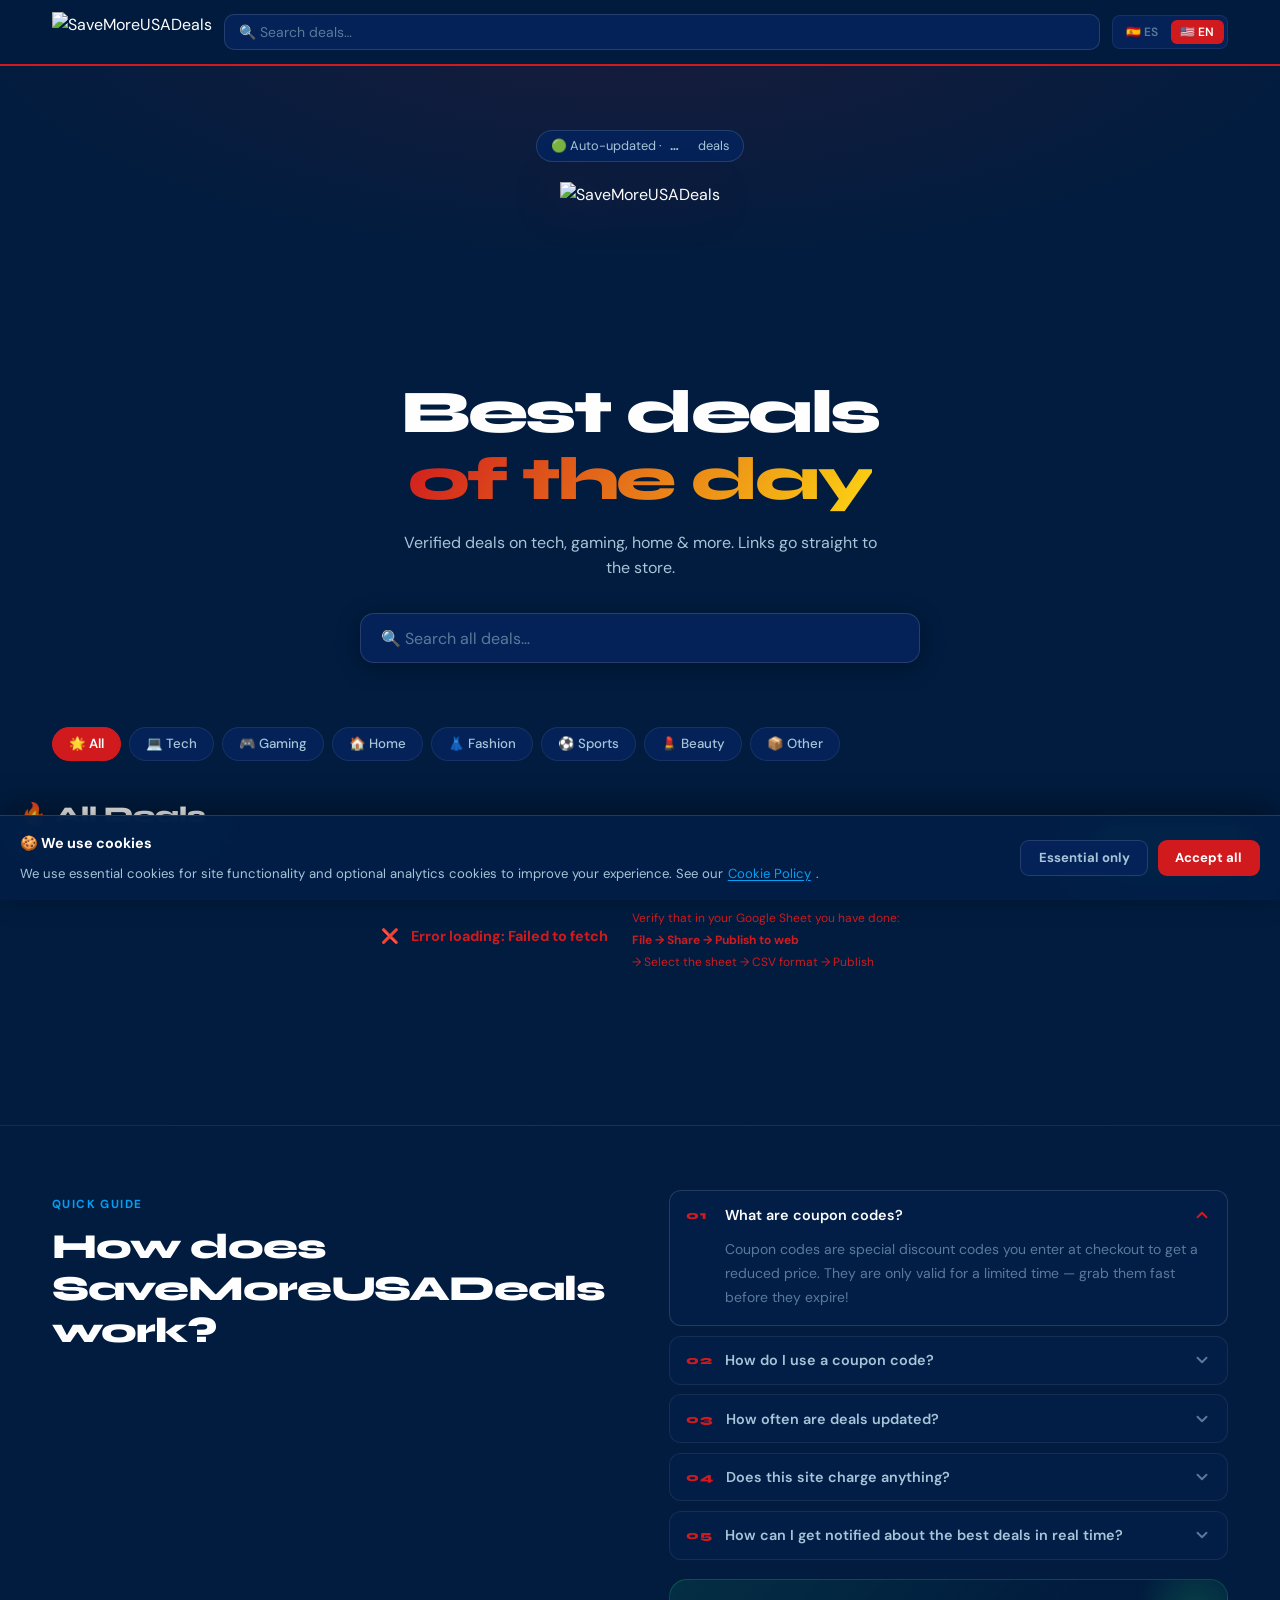
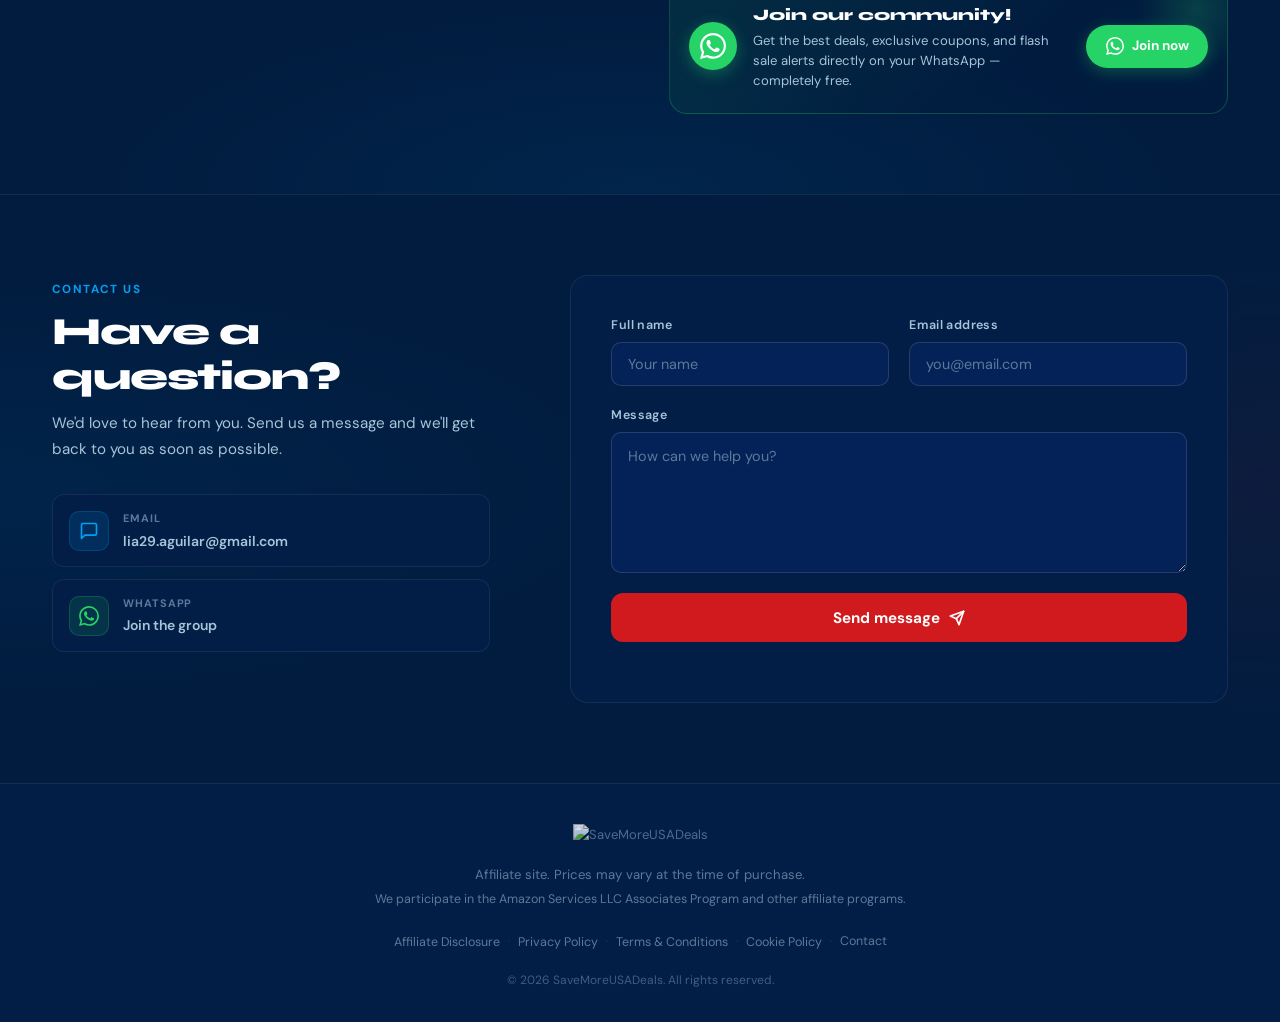
==== commit 0bdb798b: "edit contact info" ====
--- a/index.html
+++ b/index.html
@@ -248,7 +248,7 @@
                 </div>
                 <div>
                   <p class="contact-info-label">Email</p>
-                  <p class="contact-info-value">savemoreusadeals.com</p>
+                  <p class="contact-info-value">lia29.aguilar@gmail.com</p>
                 </div>
               </div>
               <div class="contact-info-card">
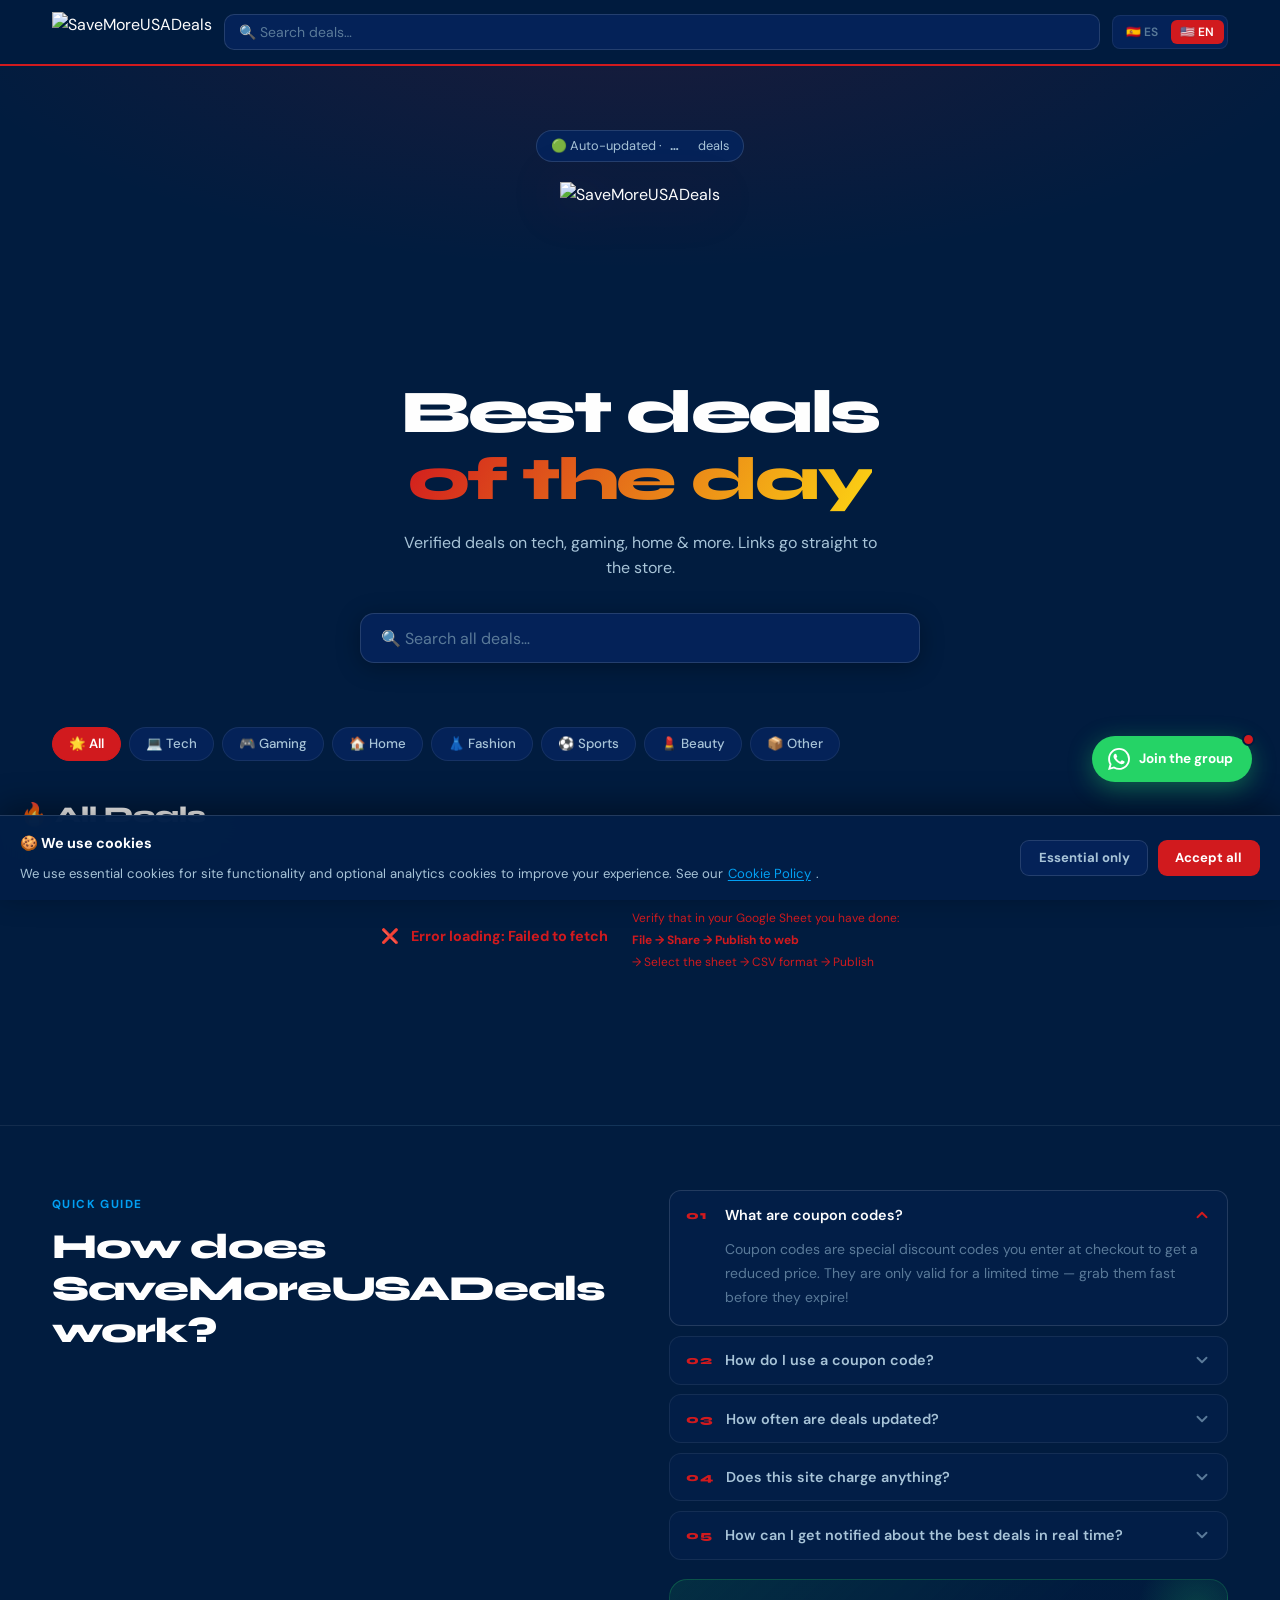
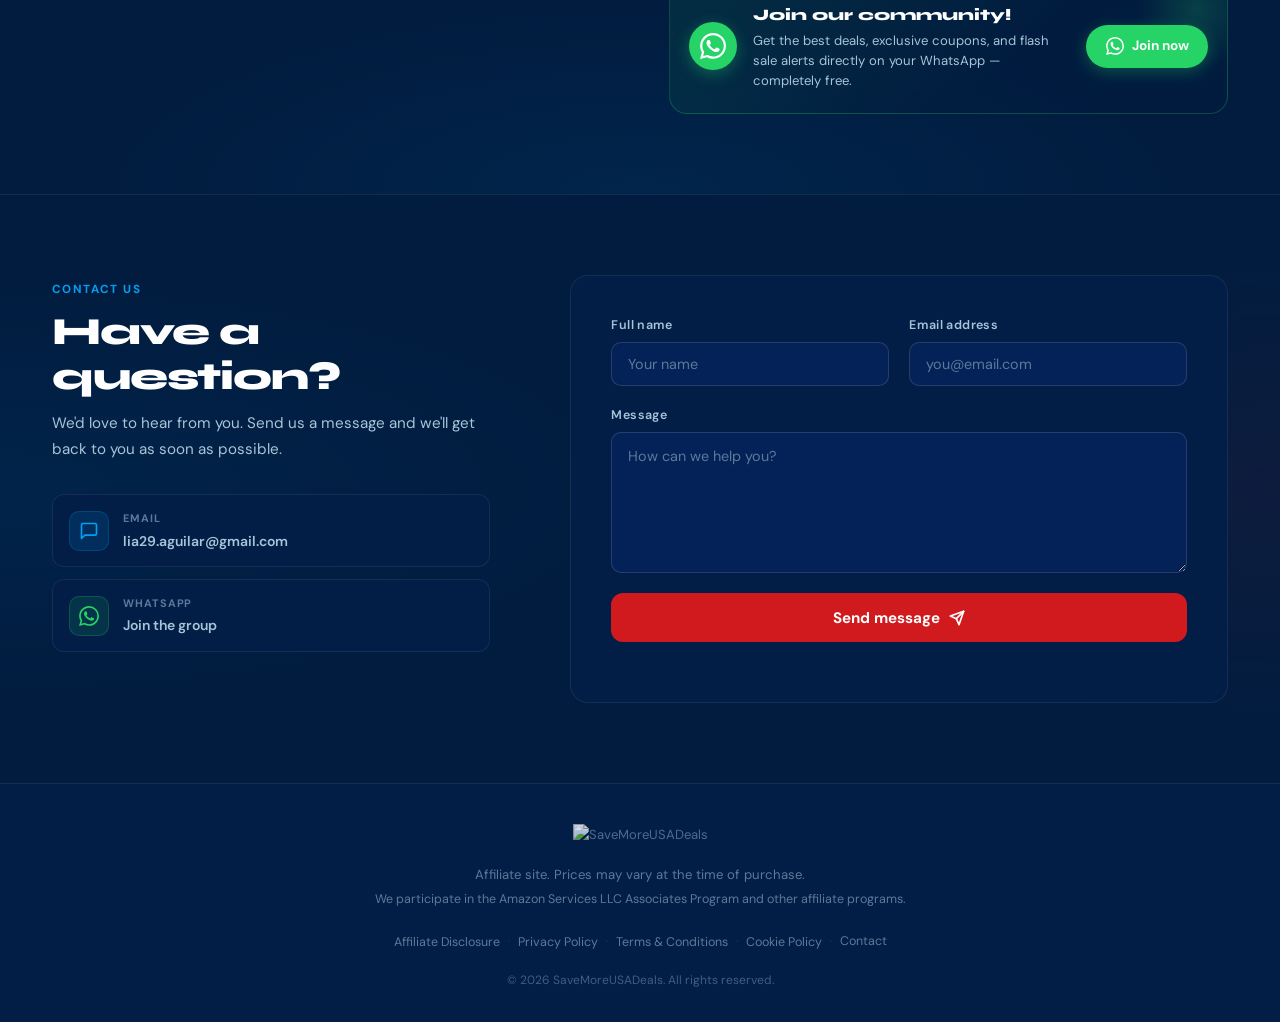
==== commit 197df746: "add google analytics" ====
--- a/index.html
+++ b/index.html
@@ -61,6 +61,12 @@
   <meta name="mobile-web-app-capable" content="yes" />
   <meta name="apple-mobile-web-app-status-bar-style" content="black-translucent" />
   <meta name="apple-mobile-web-app-title" content="SaveMoreUSADeals" />
+
+  <!-- Impact / Target Affiliate Verification -->
+  <meta name="impact-site-verification" value="5d5e6ab0-7461-40e3-96ef-02af5a8bfb29" />
+
+  <!-- Google Analytics 4 — REEMPLAZA G-XXXXXXXXXX con tu Measurement ID real -->
+  <script>window.GA_MEASUREMENT_ID = "G-XXXXXXXXXX";</script>
 
   <!-- ══════════════════════════════════════════
        STRUCTURED DATA (JSON-LD)
@@ -115,6 +121,9 @@
 
 <body>
 
+  <!-- Impact / Target Affiliate Site Verification -->
+  <span style="display:none">Impact-Site-Verification: 5d5e6ab0-7461-40e3-96ef-02af5a8bfb29</span>
+
   <!-- ════════════════════════════════════════════
        HEADER
   ════════════════════════════════════════════ -->
--- a/css/styles.css
+++ b/css/styles.css
@@ -1444,7 +1444,19 @@
   font-weight: 700;
   text-decoration: none;
   box-shadow: 0 6px 24px rgba(37, 211, 102, .4);
-  transition: transform .2s, box-shadow .2s;
+  transition: transform .2s, box-shadow .2s, bottom .4s cubic-bezier(.22, 1, .36, 1);
+
+}
+
+body.cookie-visible .wa-float {
+  bottom: calc(1.75rem + 90px);
+  z-index: 600;
+}
+
+@media (max-width: 480px) {
+  body.cookie-visible .wa-float {
+    bottom: calc(1.25rem + 135px);
+  }
 }
 
 .wa-float:hover {
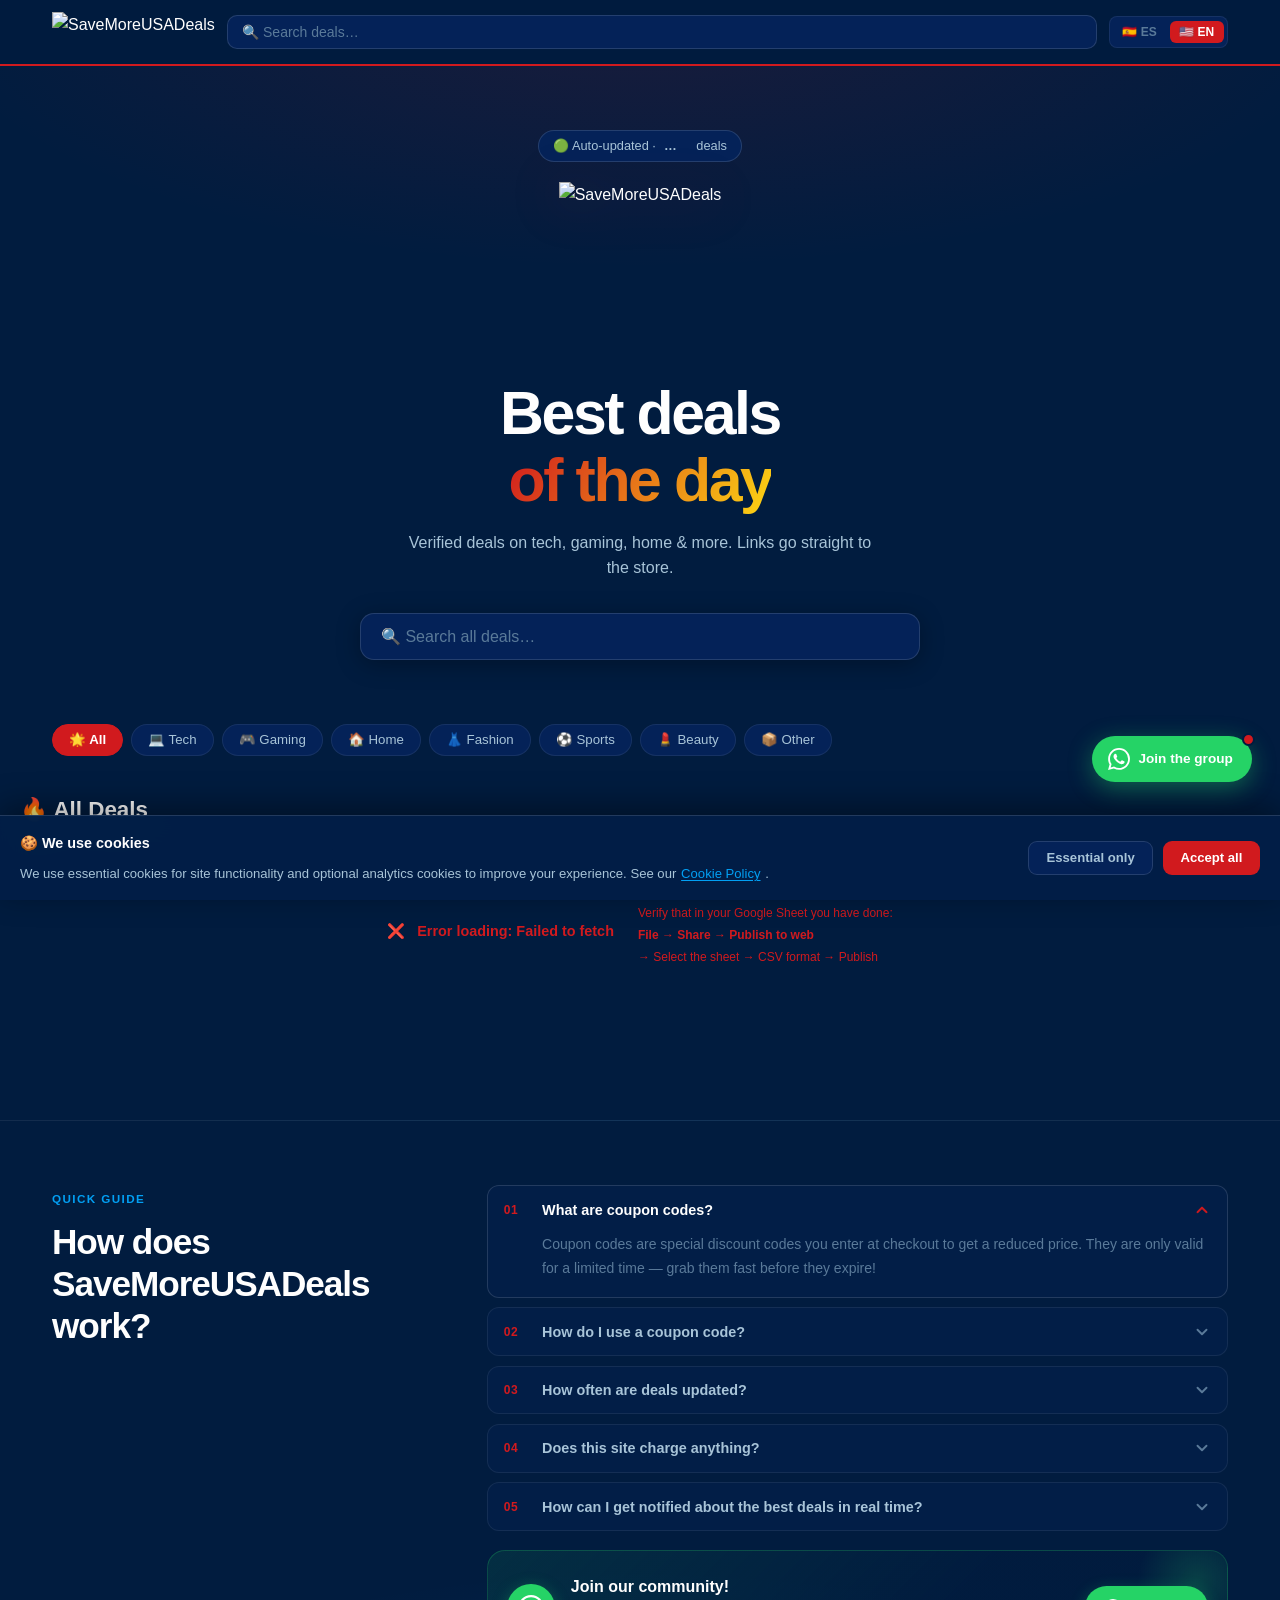
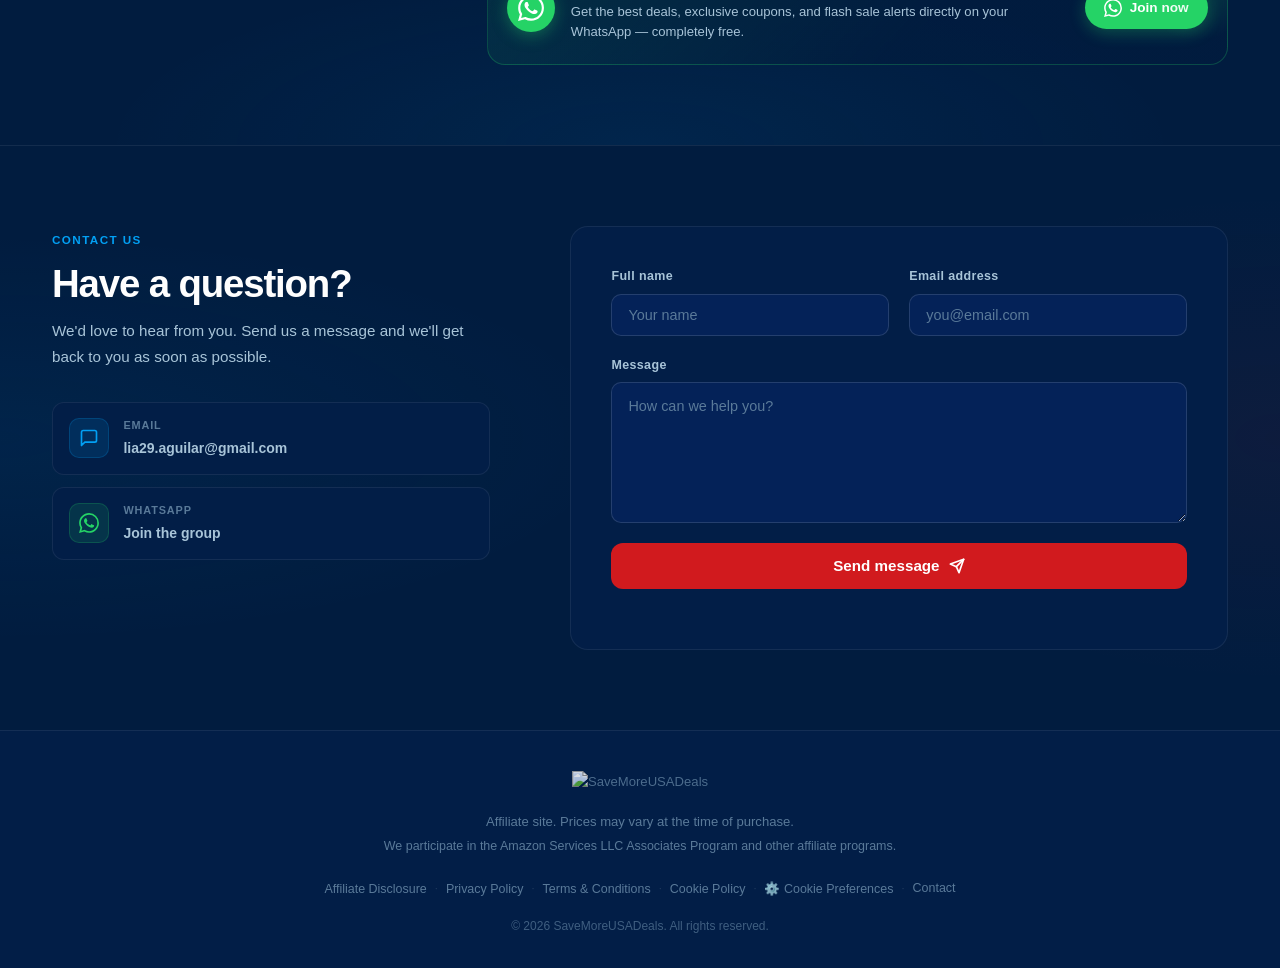
==== commit 85d5d0a9: "edit google analytics" ====
--- a/index.html
+++ b/index.html
@@ -65,8 +65,28 @@
   <!-- Impact / Target Affiliate Verification -->
   <meta name="impact-site-verification" value="5d5e6ab0-7461-40e3-96ef-02af5a8bfb29" />
 
-  <!-- Google Analytics 4 — REEMPLAZA G-XXXXXXXXXX con tu Measurement ID real -->
-  <script>window.GA_MEASUREMENT_ID = "G-XXXXXXXXXX";</script>
+  <!-- Content Security Policy -->
+  <meta http-equiv="Content-Security-Policy" content="
+    default-src 'self';
+    script-src  'self' 'unsafe-inline' https://www.googletagmanager.com https://www.google-analytics.com https://fonts.googleapis.com;
+    style-src   'self' 'unsafe-inline' https://fonts.googleapis.com;
+    font-src    'self' https://fonts.gstatic.com;
+    img-src     'self' data: blob: https: http:;
+    connect-src 'self' https://www.google-analytics.com https://analytics.google.com https://docs.google.com https://*.googleusercontent.com https://api.web3forms.com;
+    frame-src   'none';
+  ">
+
+  <!-- Google Analytics 4 -->
+  <script>
+    window.GA_MEASUREMENT_ID = "G-2JHZWWX9EM";
+    window.dataLayer = window.dataLayer || [];
+    function gtag() { window.dataLayer.push(arguments); }
+    window.gtag = gtag;
+    gtag("consent", "default", { analytics_storage: "denied", ad_storage: "denied", wait_for_update: 500 });
+    gtag("js", new Date());
+    gtag("config", "G-2JHZWWX9EM", { anonymize_ip: true });
+  </script>
+  <script async src="https://www.googletagmanager.com/gtag/js?id=G-2JHZWWX9EM"></script>
 
   <!-- ══════════════════════════════════════════
        STRUCTURED DATA (JSON-LD)
@@ -358,6 +378,11 @@
           Política de Cookies
         </button>
         <span class="footer-legal-sep" aria-hidden="true">·</span>
+        <button class="footer-legal-link" id="cookiePrefBtn" onclick="openCookiePreferences()"
+          data-i18n="cookiePrefsLabel">
+          ⚙️ Preferencias de Cookies
+        </button>
+        <span class="footer-legal-sep" aria-hidden="true">·</span>
         <a class="footer-legal-link" href="#contact" data-i18n="contactNavLabel">Contacto</a>
       </nav>
 
@@ -469,6 +494,95 @@
     <div class="modal-body" id="modal-cookies-body"><!-- Rendered by JS --></div>
   </div>
 
+  <!-- ════════════════════════════════════════════
+       COOKIE PREFERENCES MODAL
+  ════════════════════════════════════════════ -->
+  <div class="modal" id="modal-cookie-prefs" role="dialog" aria-modal="true" aria-labelledby="modal-cookie-prefs-title">
+    <div class="modal-header">
+      <h2 class="modal-title" id="modal-cookie-prefs-title" data-i18n="cookiePrefTitle">⚙️ Preferencias de Cookies</h2>
+      <button class="modal-close" onclick="closeCookiePreferences()" aria-label="Cerrar">
+        <svg width="20" height="20" viewBox="0 0 24 24" fill="none" stroke="currentColor" stroke-width="2.5"
+          stroke-linecap="round" stroke-linejoin="round">
+          <line x1="18" y1="6" x2="6" y2="18" />
+          <line x1="6" y1="6" x2="18" y2="18" />
+        </svg>
+      </button>
+    </div>
+    <div class="modal-body">
+      <div class="cookie-prefs-body">
+
+        <p class="cookie-prefs-intro" data-i18n="cookiePrefIntro">
+          Gestiona qué cookies deseas permitir. Puedes cambiar estas preferencias en cualquier momento.
+        </p>
+
+        <!-- Cookie esenciales -->
+        <div class="cookie-pref-item">
+          <div class="cookie-pref-info">
+            <div class="cookie-pref-top">
+              <span class="cookie-pref-name" data-i18n="cookiePrefEssentialName">🔒 Cookies Esenciales</span>
+              <span class="cookie-toggle-badge badge-always" data-i18n="cookiePrefAlways">Siempre activas</span>
+            </div>
+            <p class="cookie-pref-desc" data-i18n="cookiePrefEssentialDesc">
+              Necesarias para el funcionamiento básico del sitio: recordar tu idioma preferido y tu decisión sobre
+              cookies. No se pueden desactivar.
+            </p>
+            <div class="cookie-pref-tags">
+              <span class="cookie-tag">ds_lang</span>
+              <span class="cookie-tag">ds_cookie_consent</span>
+            </div>
+          </div>
+          <label class="cookie-toggle disabled" aria-label="Siempre activas">
+            <input type="checkbox" checked disabled />
+            <span class="cookie-toggle-slider"></span>
+          </label>
+        </div>
+
+        <div class="cookie-pref-divider"></div>
+
+        <!-- Cookies analíticas -->
+        <div class="cookie-pref-item">
+          <div class="cookie-pref-info">
+            <div class="cookie-pref-top">
+              <span class="cookie-pref-name" data-i18n="cookiePrefAnalyticsName">📊 Cookies de Analítica</span>
+              <span class="cookie-toggle-badge badge-optional" data-i18n="cookiePrefOptional">Opcional</span>
+            </div>
+            <p class="cookie-pref-desc" data-i18n="cookiePrefAnalyticsDesc">
+              Google Analytics para entender cómo se usa el sitio (páginas vistas, tiempo de sesión, país). Los datos
+              son anónimos y no te identifican personalmente.
+            </p>
+            <div class="cookie-pref-tags">
+              <span class="cookie-tag">_ga</span>
+              <span class="cookie-tag">_ga_*</span>
+              <span class="cookie-tag">Google Analytics</span>
+            </div>
+          </div>
+          <label class="cookie-toggle" aria-label="Cookies de analítica">
+            <input type="checkbox" id="analyticsToggle" />
+            <span class="cookie-toggle-slider"></span>
+          </label>
+        </div>
+
+        <div class="cookie-pref-divider"></div>
+
+        <!-- Estado actual -->
+        <div class="cookie-pref-status" id="cookiePrefStatus"></div>
+
+        <!-- Acciones -->
+        <div class="cookie-pref-actions">
+          <button class="cookie-pref-btn cookie-pref-btn--delete" onclick="deleteAllCookies()"
+            data-i18n="cookiePrefDelete">
+            🗑️ Eliminar todas mis cookies
+          </button>
+          <button class="cookie-pref-btn cookie-pref-btn--save" onclick="saveCookiePreferences()"
+            data-i18n="cookiePrefSave">
+            ✅ Guardar preferencias
+          </button>
+        </div>
+
+      </div>
+    </div>
+  </div>
+
   <script src="js/app.js"></script>
 </body>
 
--- a/css/styles.css
+++ b/css/styles.css
@@ -1531,12 +1531,14 @@
   border-top: 1px solid var(--border2);
   backdrop-filter: blur(16px);
   padding: 1rem 1.25rem;
+  display: none;
   transform: translateY(100%);
   transition: transform .4s cubic-bezier(.22, 1, .36, 1);
   box-shadow: 0 -8px 32px rgba(0, 0, 0, .4);
 }
 
 .cookie-banner.visible {
+  display: block;
   transform: translateY(0);
 }
 
@@ -2028,4 +2030,261 @@
 ::-webkit-scrollbar-thumb {
   background: var(--surface2);
   border-radius: 3px;
+}
+
+/* ════════════════════════════════════════════
+   COOKIE PREFERENCES MODAL
+════════════════════════════════════════════ */
+.cookie-prefs-body {
+  display: flex;
+  flex-direction: column;
+  gap: 0;
+}
+
+.cookie-prefs-intro {
+  font-size: .875rem;
+  color: var(--text2);
+  line-height: 1.6;
+  margin-bottom: 1.5rem;
+  padding: .75rem 1rem;
+  background: rgba(2, 160, 244, .06);
+  border: 1px solid rgba(2, 160, 244, .15);
+  border-radius: 10px;
+}
+
+/* ── Cookie pref item row ── */
+.cookie-pref-item {
+  display: flex;
+  align-items: flex-start;
+  justify-content: space-between;
+  gap: 1.25rem;
+  padding: 1.1rem 0;
+}
+
+.cookie-pref-info {
+  flex: 1;
+  min-width: 0;
+}
+
+.cookie-pref-top {
+  display: flex;
+  align-items: center;
+  gap: .6rem;
+  flex-wrap: wrap;
+  margin-bottom: .4rem;
+}
+
+.cookie-pref-name {
+  font-weight: 700;
+  font-size: .925rem;
+  color: var(--text);
+}
+
+.cookie-toggle-badge {
+  font-size: .65rem;
+  font-weight: 700;
+  letter-spacing: .05em;
+  text-transform: uppercase;
+  padding: .18rem .5rem;
+  border-radius: 20px;
+}
+
+.badge-always {
+  background: rgba(132, 193, 27, .15);
+  color: var(--green);
+  border: 1px solid rgba(132, 193, 27, .3);
+}
+
+.badge-optional {
+  background: rgba(2, 160, 244, .12);
+  color: var(--blue);
+  border: 1px solid rgba(2, 160, 244, .25);
+}
+
+.cookie-pref-desc {
+  font-size: .8rem;
+  color: var(--text3);
+  line-height: 1.6;
+  margin-bottom: .6rem;
+}
+
+.cookie-pref-tags {
+  display: flex;
+  flex-wrap: wrap;
+  gap: .3rem;
+}
+
+.cookie-tag {
+  font-family: monospace;
+  font-size: .72rem;
+  background: var(--surface2);
+  border: 1px solid var(--border2);
+  color: var(--yellow);
+  padding: .12rem .45rem;
+  border-radius: 5px;
+}
+
+.cookie-pref-divider {
+  height: 1px;
+  background: var(--border);
+  margin: 0;
+}
+
+/* ── Toggle switch ── */
+.cookie-toggle {
+  position: relative;
+  display: inline-block;
+  width: 46px;
+  height: 26px;
+  flex-shrink: 0;
+  margin-top: .15rem;
+  cursor: pointer;
+}
+
+.cookie-toggle.disabled {
+  opacity: .5;
+  cursor: not-allowed;
+}
+
+.cookie-toggle input {
+  opacity: 0;
+  width: 0;
+  height: 0;
+  position: absolute;
+}
+
+.cookie-toggle-slider {
+  position: absolute;
+  inset: 0;
+  background: var(--surface2);
+  border: 1px solid var(--border2);
+  border-radius: 26px;
+  transition: background .2s, border-color .2s;
+}
+
+.cookie-toggle-slider::before {
+  content: '';
+  position: absolute;
+  width: 18px;
+  height: 18px;
+  left: 3px;
+  top: 50%;
+  transform: translateY(-50%);
+  background: var(--text3);
+  border-radius: 50%;
+  transition: transform .2s, background .2s;
+}
+
+.cookie-toggle input:checked+.cookie-toggle-slider {
+  background: var(--green);
+  border-color: var(--green);
+}
+
+.cookie-toggle input:checked+.cookie-toggle-slider::before {
+  transform: translate(20px, -50%);
+  background: #fff;
+}
+
+.cookie-toggle input:disabled+.cookie-toggle-slider {
+  background: rgba(132, 193, 27, .35);
+  border-color: rgba(132, 193, 27, .4);
+}
+
+.cookie-toggle input:disabled+.cookie-toggle-slider::before {
+  transform: translate(20px, -50%);
+  background: #fff;
+}
+
+/* ── Status indicator ── */
+.cookie-pref-status {
+  margin: 1rem 0 .25rem;
+}
+
+.pref-status-row {
+  display: flex;
+  align-items: center;
+  gap: .6rem;
+  padding: .6rem .85rem;
+  background: var(--surface2);
+  border: 1px solid var(--border);
+  border-radius: 9px;
+  font-size: .8rem;
+  color: var(--text2);
+}
+
+.pref-status-dot {
+  width: 8px;
+  height: 8px;
+  border-radius: 50%;
+  flex-shrink: 0;
+}
+
+.dot-green {
+  background: var(--green);
+  box-shadow: 0 0 6px rgba(132, 193, 27, .5);
+}
+
+.dot-yellow {
+  background: var(--yellow);
+  box-shadow: 0 0 6px rgba(253, 213, 19, .4);
+}
+
+.dot-gray {
+  background: var(--text3);
+}
+
+/* ── Action buttons ── */
+.cookie-pref-actions {
+  display: flex;
+  gap: .75rem;
+  margin-top: 1.5rem;
+  flex-wrap: wrap;
+}
+
+.cookie-pref-btn {
+  flex: 1;
+  min-width: 160px;
+  padding: .75rem 1rem;
+  border-radius: 10px;
+  font-size: .85rem;
+  font-weight: 700;
+  font-family: var(--font-b);
+  cursor: pointer;
+  border: none;
+  transition: all .2s;
+  text-align: center;
+}
+
+.cookie-pref-btn--delete {
+  background: rgba(209, 26, 30, .1);
+  color: #ff6b6b;
+  border: 1px solid rgba(209, 26, 30, .25);
+}
+
+.cookie-pref-btn--delete:hover {
+  background: rgba(209, 26, 30, .2);
+  border-color: rgba(209, 26, 30, .4);
+  transform: translateY(-1px);
+}
+
+.cookie-pref-btn--save {
+  background: var(--red);
+  color: #fff;
+  border: 1px solid transparent;
+}
+
+.cookie-pref-btn--save:hover {
+  background: var(--red-h);
+  transform: translateY(-1px);
+  box-shadow: 0 4px 16px rgba(209, 26, 30, .3);
+}
+
+@media (max-width: 420px) {
+  .cookie-pref-actions {
+    flex-direction: column;
+  }
+
+  .cookie-pref-btn {
+    width: 100%;
+  }
 }
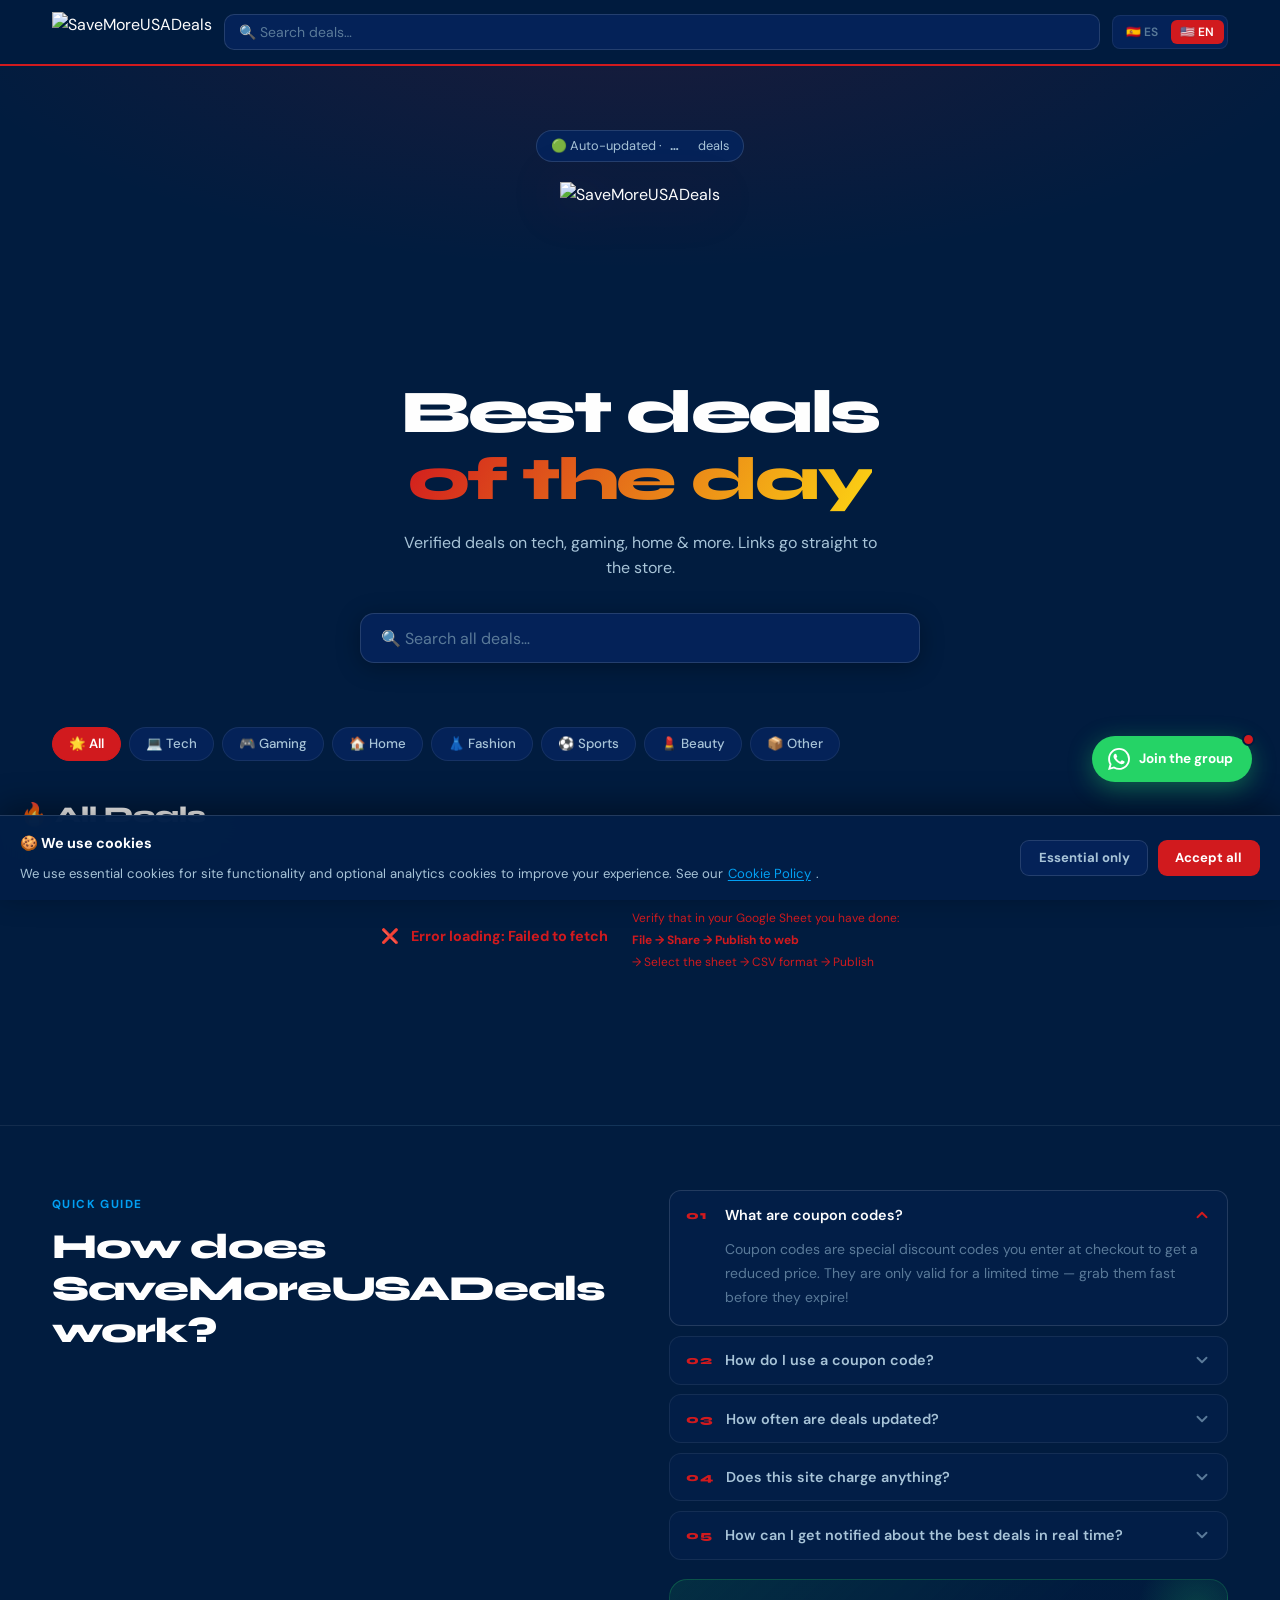
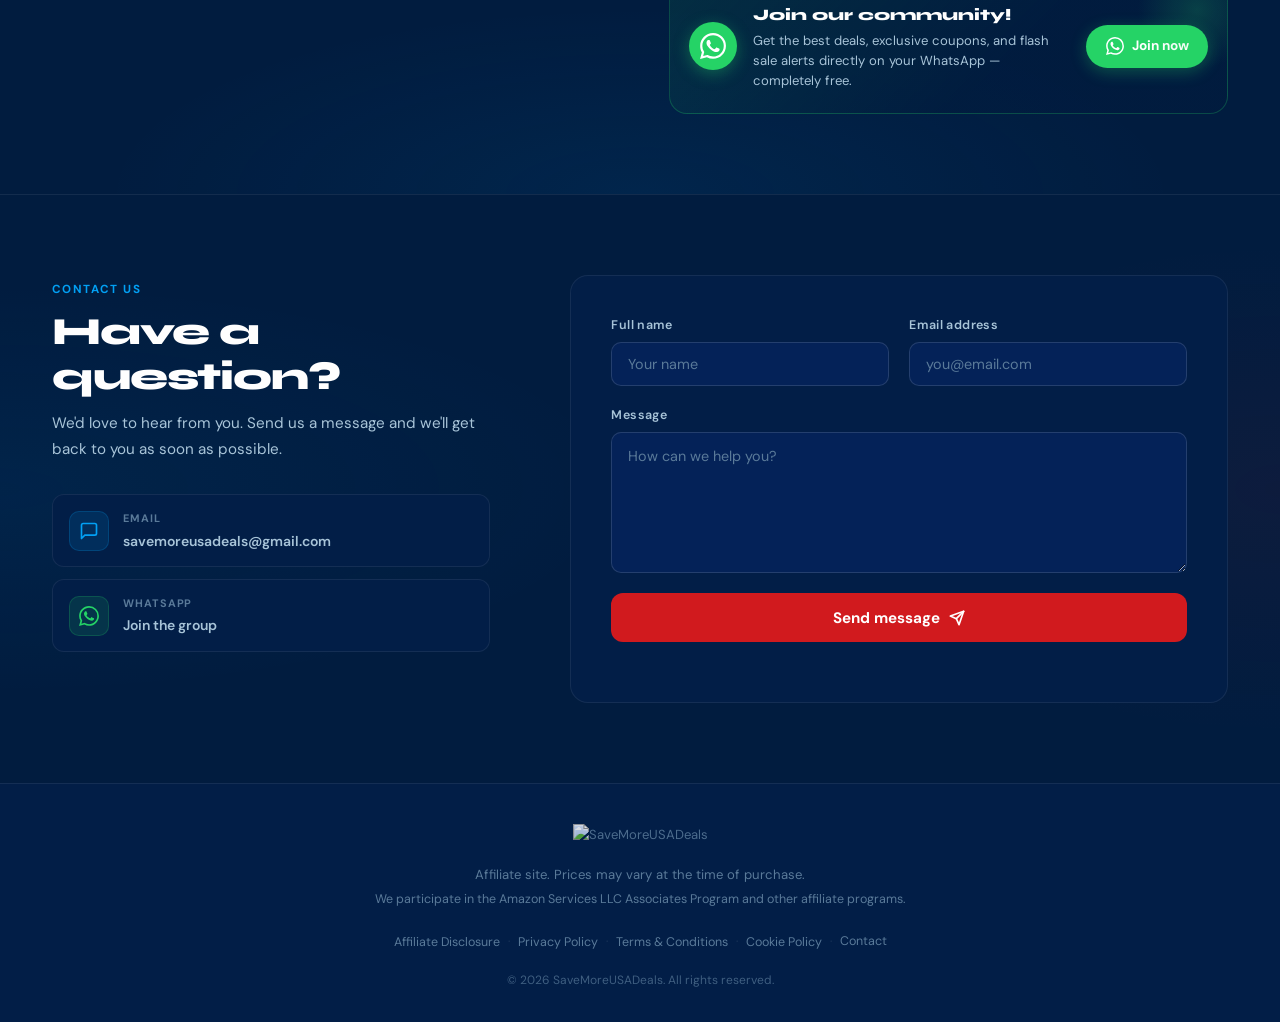
==== commit 764ef6e3: "edit code" ====
--- a/index.html
+++ b/index.html
@@ -59,34 +59,11 @@
   <!-- Web app manifest (optional PWA metadata) -->
   <meta name="theme-color" content="#011C3F" />
   <meta name="mobile-web-app-capable" content="yes" />
+
+  <!-- Impact / Target Affiliate Verification -->
+  <meta name="impact-site-verification" value="5d5e6ab0-7461-40e3-96ef-02af5a8bfb29" />
   <meta name="apple-mobile-web-app-status-bar-style" content="black-translucent" />
   <meta name="apple-mobile-web-app-title" content="SaveMoreUSADeals" />
-
-  <!-- Impact / Target Affiliate Verification -->
-  <meta name="impact-site-verification" value="5d5e6ab0-7461-40e3-96ef-02af5a8bfb29" />
-
-  <!-- Content Security Policy -->
-  <meta http-equiv="Content-Security-Policy" content="
-    default-src 'self';
-    script-src  'self' 'unsafe-inline' https://www.googletagmanager.com https://www.google-analytics.com https://fonts.googleapis.com;
-    style-src   'self' 'unsafe-inline' https://fonts.googleapis.com;
-    font-src    'self' https://fonts.gstatic.com;
-    img-src     'self' data: blob: https: http:;
-    connect-src 'self' https://www.google-analytics.com https://analytics.google.com https://docs.google.com https://*.googleusercontent.com https://api.web3forms.com;
-    frame-src   'none';
-  ">
-
-  <!-- Google Analytics 4 -->
-  <script>
-    window.GA_MEASUREMENT_ID = "G-2JHZWWX9EM";
-    window.dataLayer = window.dataLayer || [];
-    function gtag() { window.dataLayer.push(arguments); }
-    window.gtag = gtag;
-    gtag("consent", "default", { analytics_storage: "denied", ad_storage: "denied", wait_for_update: 500 });
-    gtag("js", new Date());
-    gtag("config", "G-2JHZWWX9EM", { anonymize_ip: true });
-  </script>
-  <script async src="https://www.googletagmanager.com/gtag/js?id=G-2JHZWWX9EM"></script>
 
   <!-- ══════════════════════════════════════════
        STRUCTURED DATA (JSON-LD)
@@ -277,7 +254,7 @@
                 </div>
                 <div>
                   <p class="contact-info-label">Email</p>
-                  <p class="contact-info-value">lia29.aguilar@gmail.com</p>
+                  <p class="contact-info-value">savemoreusadeals@gmail.com</p>
                 </div>
               </div>
               <div class="contact-info-card">
@@ -376,11 +353,6 @@
         <span class="footer-legal-sep" aria-hidden="true">·</span>
         <button class="footer-legal-link" onclick="openModal('cookies')" data-i18n="cookiesPolicyLabel">
           Política de Cookies
-        </button>
-        <span class="footer-legal-sep" aria-hidden="true">·</span>
-        <button class="footer-legal-link" id="cookiePrefBtn" onclick="openCookiePreferences()"
-          data-i18n="cookiePrefsLabel">
-          ⚙️ Preferencias de Cookies
         </button>
         <span class="footer-legal-sep" aria-hidden="true">·</span>
         <a class="footer-legal-link" href="#contact" data-i18n="contactNavLabel">Contacto</a>
@@ -494,95 +466,6 @@
     <div class="modal-body" id="modal-cookies-body"><!-- Rendered by JS --></div>
   </div>
 
-  <!-- ════════════════════════════════════════════
-       COOKIE PREFERENCES MODAL
-  ════════════════════════════════════════════ -->
-  <div class="modal" id="modal-cookie-prefs" role="dialog" aria-modal="true" aria-labelledby="modal-cookie-prefs-title">
-    <div class="modal-header">
-      <h2 class="modal-title" id="modal-cookie-prefs-title" data-i18n="cookiePrefTitle">⚙️ Preferencias de Cookies</h2>
-      <button class="modal-close" onclick="closeCookiePreferences()" aria-label="Cerrar">
-        <svg width="20" height="20" viewBox="0 0 24 24" fill="none" stroke="currentColor" stroke-width="2.5"
-          stroke-linecap="round" stroke-linejoin="round">
-          <line x1="18" y1="6" x2="6" y2="18" />
-          <line x1="6" y1="6" x2="18" y2="18" />
-        </svg>
-      </button>
-    </div>
-    <div class="modal-body">
-      <div class="cookie-prefs-body">
-
-        <p class="cookie-prefs-intro" data-i18n="cookiePrefIntro">
-          Gestiona qué cookies deseas permitir. Puedes cambiar estas preferencias en cualquier momento.
-        </p>
-
-        <!-- Cookie esenciales -->
-        <div class="cookie-pref-item">
-          <div class="cookie-pref-info">
-            <div class="cookie-pref-top">
-              <span class="cookie-pref-name" data-i18n="cookiePrefEssentialName">🔒 Cookies Esenciales</span>
-              <span class="cookie-toggle-badge badge-always" data-i18n="cookiePrefAlways">Siempre activas</span>
-            </div>
-            <p class="cookie-pref-desc" data-i18n="cookiePrefEssentialDesc">
-              Necesarias para el funcionamiento básico del sitio: recordar tu idioma preferido y tu decisión sobre
-              cookies. No se pueden desactivar.
-            </p>
-            <div class="cookie-pref-tags">
-              <span class="cookie-tag">ds_lang</span>
-              <span class="cookie-tag">ds_cookie_consent</span>
-            </div>
-          </div>
-          <label class="cookie-toggle disabled" aria-label="Siempre activas">
-            <input type="checkbox" checked disabled />
-            <span class="cookie-toggle-slider"></span>
-          </label>
-        </div>
-
-        <div class="cookie-pref-divider"></div>
-
-        <!-- Cookies analíticas -->
-        <div class="cookie-pref-item">
-          <div class="cookie-pref-info">
-            <div class="cookie-pref-top">
-              <span class="cookie-pref-name" data-i18n="cookiePrefAnalyticsName">📊 Cookies de Analítica</span>
-              <span class="cookie-toggle-badge badge-optional" data-i18n="cookiePrefOptional">Opcional</span>
-            </div>
-            <p class="cookie-pref-desc" data-i18n="cookiePrefAnalyticsDesc">
-              Google Analytics para entender cómo se usa el sitio (páginas vistas, tiempo de sesión, país). Los datos
-              son anónimos y no te identifican personalmente.
-            </p>
-            <div class="cookie-pref-tags">
-              <span class="cookie-tag">_ga</span>
-              <span class="cookie-tag">_ga_*</span>
-              <span class="cookie-tag">Google Analytics</span>
-            </div>
-          </div>
-          <label class="cookie-toggle" aria-label="Cookies de analítica">
-            <input type="checkbox" id="analyticsToggle" />
-            <span class="cookie-toggle-slider"></span>
-          </label>
-        </div>
-
-        <div class="cookie-pref-divider"></div>
-
-        <!-- Estado actual -->
-        <div class="cookie-pref-status" id="cookiePrefStatus"></div>
-
-        <!-- Acciones -->
-        <div class="cookie-pref-actions">
-          <button class="cookie-pref-btn cookie-pref-btn--delete" onclick="deleteAllCookies()"
-            data-i18n="cookiePrefDelete">
-            🗑️ Eliminar todas mis cookies
-          </button>
-          <button class="cookie-pref-btn cookie-pref-btn--save" onclick="saveCookiePreferences()"
-            data-i18n="cookiePrefSave">
-            ✅ Guardar preferencias
-          </button>
-        </div>
-
-      </div>
-    </div>
-  </div>
-
   <script src="js/app.js"></script>
 </body>
 
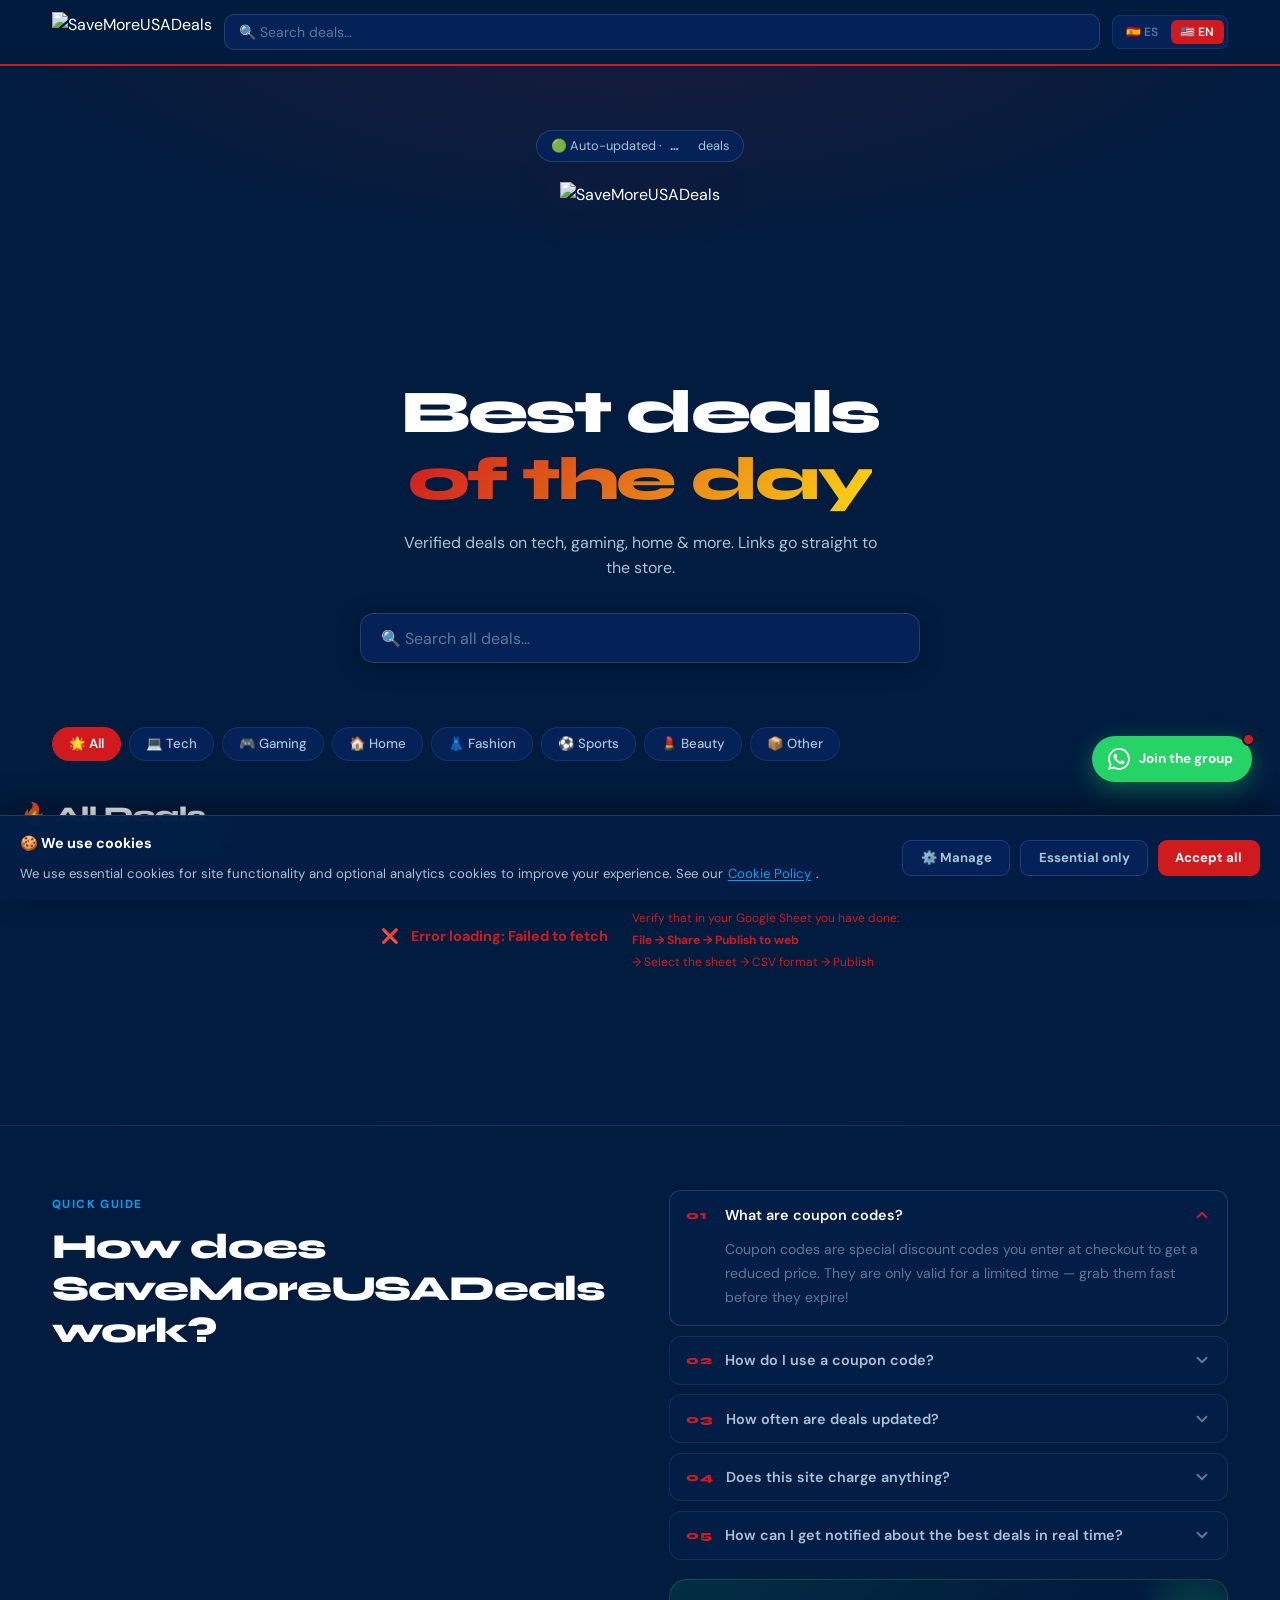
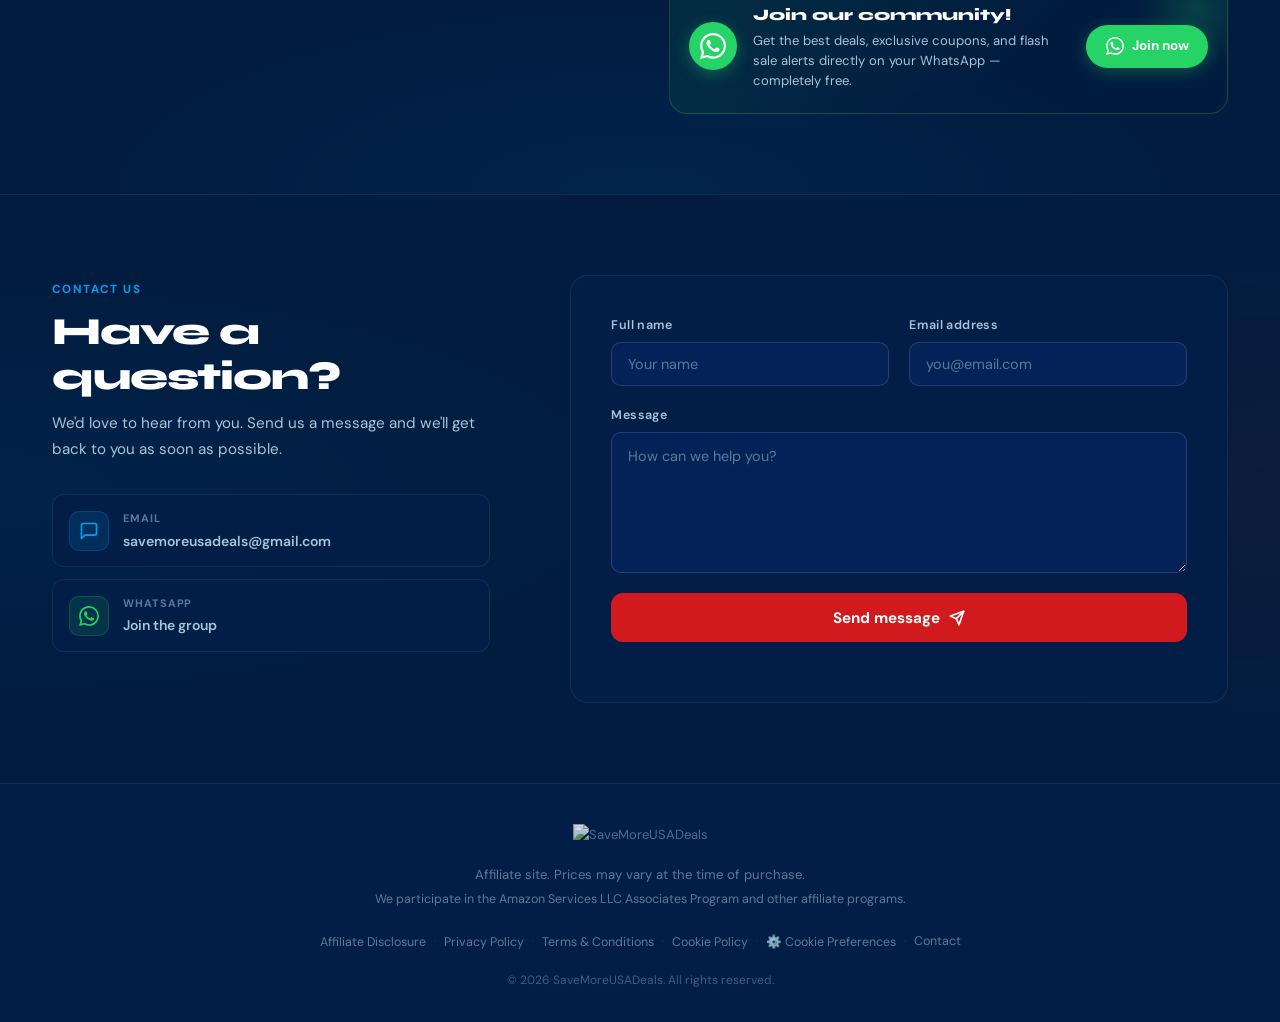
==== commit ced98e56: "edit preferences" ====
--- a/index.html
+++ b/index.html
@@ -114,6 +114,17 @@
     href="https://fonts.googleapis.com/css2?family=Syne:wght@700;800&family=DM+Sans:opsz,wght@9..40,400;9..40,500;9..40,600&display=swap"
     rel="stylesheet" />
   <link rel="stylesheet" href="css/styles.css" />
+  <!-- ══════════════════════════════════════════
+       GOOGLE ANALYTICS (carga siempre, activa según consentimiento)
+  ══════════════════════════════════════════ -->
+  <script async src="https://www.googletagmanager.com/gtag/js?id=G-2JHZWWX9EM"></script>
+  <script>
+    window.dataLayer = window.dataLayer || [];
+    function gtag() { dataLayer.push(arguments); }
+    gtag('js', new Date());
+    // La configuración final la maneja app.js según el consentimiento de cookies
+  </script>
+
 </head>
 
 <body>
@@ -355,6 +366,11 @@
           Política de Cookies
         </button>
         <span class="footer-legal-sep" aria-hidden="true">·</span>
+        <button class="footer-legal-link" onclick="openCookiePrefs()" data-i18n="cookiePrefsLabel">
+          ⚙️ Preferencias de Cookies
+        </button>
+        <span class="footer-legal-sep" aria-hidden="true">·</span>
+
         <a class="footer-legal-link" href="#contact" data-i18n="contactNavLabel">Contacto</a>
       </nav>
 
@@ -390,6 +406,9 @@
           Cookies</button>.
       </div>
       <div class="cookie-banner-actions">
+        <button class="cookie-btn cookie-btn--decline" id="cookiePrefBtn" data-i18n="cookieManage">
+          ⚙️ Gestionar
+        </button>
         <button class="cookie-btn cookie-btn--decline" id="cookieDeclineBtn" data-i18n="cookieDecline">
           Solo esenciales
         </button>
@@ -465,7 +484,86 @@
     </div>
     <div class="modal-body" id="modal-cookies-body"><!-- Rendered by JS --></div>
   </div>
-
+  <!-- ════════════════════════════════════════════
+       COOKIE PREFERENCES MODAL
+  ════════════════════════════════════════════ -->
+  <div class="cookie-pref-overlay" id="cookiePrefOverlay" role="dialog" aria-modal="true"
+    aria-labelledby="cookiePrefTitle">
+    <div class="cookie-pref-box">
+      <div class="cookie-pref-header">
+        <h2 class="cookie-pref-title" id="cookiePrefTitle" data-i18n="cookiePrefTitle">
+          ⚙️ Preferencias de Cookies
+        </h2>
+        <button class="cookie-pref-close" id="cookiePrefClose" aria-label="Cerrar">
+          <svg width="20" height="20" viewBox="0 0 24 24" fill="none" stroke="currentColor" stroke-width="2.5"
+            stroke-linecap="round" stroke-linejoin="round">
+            <line x1="18" y1="6" x2="6" y2="18" />
+            <line x1="6" y1="6" x2="18" y2="18" />
+          </svg>
+        </button>
+      </div>
+
+      <div class="cookie-pref-body">
+        <p class="cookie-pref-desc" data-i18n="cookiePrefDesc">
+          Gestiona cómo usamos las cookies en este sitio. Las cookies esenciales siempre están
+          activas ya que son necesarias para el funcionamiento básico.
+        </p>
+
+        <!-- Essential -->
+        <div class="cookie-cat active">
+          <div class="cookie-cat-info">
+            <div class="cookie-cat-name">
+              🔒 <span data-i18n="cookieCatEssentialName">Esenciales</span>
+              <span class="cookie-cat-badge" data-i18n="cookieCatAlways">Siempre activas</span>
+            </div>
+            <p class="cookie-cat-desc" data-i18n="cookieCatEssentialDesc">
+              Guardan tu preferencia de idioma y tu decisión sobre cookies.
+              Sin ellas el sitio no funciona correctamente.
+            </p>
+          </div>
+          <div class="cookie-toggle-wrap">
+            <label class="cookie-toggle">
+              <input type="checkbox" checked disabled />
+              <span class="cookie-toggle-slider"></span>
+            </label>
+          </div>
+        </div>
+
+        <!-- Analytics -->
+        <div class="cookie-cat" id="cookieCatAnalytics">
+          <div class="cookie-cat-info">
+            <div class="cookie-cat-name">
+              📊 <span data-i18n="cookieCatAnalyticsName">Analítica</span>
+            </div>
+            <p class="cookie-cat-desc" data-i18n="cookieCatAnalyticsDesc">
+              Google Analytics nos ayuda a entender cómo se usa el sitio.
+              Los datos son anónimos y no te identifican personalmente.
+            </p>
+          </div>
+          <div class="cookie-toggle-wrap">
+            <label class="cookie-toggle">
+              <input type="checkbox" id="toggleAnalytics" />
+              <span class="cookie-toggle-slider"></span>
+            </label>
+          </div>
+        </div>
+      </div>
+
+      <div class="cookie-pref-footer">
+        <button class="cookie-pref-btn cookie-pref-btn--reject" id="cookiePrefReject" data-i18n="cookiePrefReject">Solo
+          esenciales</button>
+        <button class="cookie-pref-btn cookie-pref-btn--all" id="cookiePrefAll" data-i18n="cookiePrefAll">Aceptar
+          todas</button>
+        <button class="cookie-pref-btn cookie-pref-btn--save" id="cookiePrefSave" data-i18n="cookiePrefSave">Guardar
+          preferencias</button>
+      </div>
+    </div>
+  </div>
+
+  <!-- Toast de confirmación -->
+  <div class="cookie-pref-toast" id="cookiePrefToast" data-i18n="cookiePrefSaved">
+    ✓ Preferencias guardadas
+  </div>
   <script src="js/app.js"></script>
 </body>
 
--- a/css/styles.css
+++ b/css/styles.css
@@ -1531,14 +1531,12 @@
   border-top: 1px solid var(--border2);
   backdrop-filter: blur(16px);
   padding: 1rem 1.25rem;
-  display: none;
   transform: translateY(100%);
   transition: transform .4s cubic-bezier(.22, 1, .36, 1);
   box-shadow: 0 -8px 32px rgba(0, 0, 0, .4);
 }
 
 .cookie-banner.visible {
-  display: block;
   transform: translateY(0);
 }
 
@@ -2035,115 +2033,144 @@
 /* ════════════════════════════════════════════
    COOKIE PREFERENCES MODAL
 ════════════════════════════════════════════ */
-.cookie-prefs-body {
+.cookie-pref-overlay {
+  position: fixed;
+  inset: 0;
+  z-index: 800;
+  background: rgba(1, 10, 28, .85);
+  backdrop-filter: blur(8px);
+  display: none;
+  align-items: center;
+  justify-content: center;
+  padding: 1rem;
+}
+
+.cookie-pref-overlay.open {
+  display: flex;
+  animation: modalIn .22s ease both;
+}
+
+.cookie-pref-box {
+  background: var(--surface);
+  border: 1px solid var(--border2);
+  border-radius: var(--r-lg);
+  box-shadow: 0 24px 64px rgba(0, 0, 0, .6);
+  width: min(520px, 100%);
+  max-height: calc(100vh - 2rem);
+  overflow-y: auto;
   display: flex;
   flex-direction: column;
-  gap: 0;
-}
-
-.cookie-prefs-intro {
-  font-size: .875rem;
+}
+
+.cookie-pref-header {
+  display: flex;
+  align-items: center;
+  justify-content: space-between;
+  padding: 1.4rem 1.5rem 1rem;
+  border-bottom: 1px solid var(--border);
+  flex-shrink: 0;
+}
+
+.cookie-pref-title {
+  font-family: var(--font-d);
+  font-size: 1.15rem;
+  font-weight: 800;
+  color: var(--text);
+}
+
+.cookie-pref-close {
+  display: flex;
+  align-items: center;
+  justify-content: center;
+  width: 36px;
+  height: 36px;
+  border-radius: 8px;
+  background: var(--surface2);
   color: var(--text2);
-  line-height: 1.6;
-  margin-bottom: 1.5rem;
-  padding: .75rem 1rem;
-  background: rgba(2, 160, 244, .06);
-  border: 1px solid rgba(2, 160, 244, .15);
-  border-radius: 10px;
-}
-
-/* ── Cookie pref item row ── */
-.cookie-pref-item {
+  border: none;
+  cursor: pointer;
+  transition: background .15s, color .15s;
+  flex-shrink: 0;
+}
+
+.cookie-pref-close:hover {
+  background: var(--red);
+  color: #fff;
+}
+
+.cookie-pref-body {
+  padding: 1.25rem 1.5rem;
+  display: flex;
+  flex-direction: column;
+  gap: 1rem;
+}
+
+.cookie-pref-desc {
+  font-size: .83rem;
+  color: var(--text3);
+  line-height: 1.65;
+}
+
+/* ── Cookie category row ── */
+.cookie-cat {
+  background: var(--surface2);
+  border: 1px solid var(--border);
+  border-radius: var(--r);
+  padding: 1rem 1.1rem;
   display: flex;
   align-items: flex-start;
-  justify-content: space-between;
-  gap: 1.25rem;
-  padding: 1.1rem 0;
-}
-
-.cookie-pref-info {
+  gap: 1rem;
+  transition: border-color .2s;
+}
+
+.cookie-cat.active {
+  border-color: var(--border2);
+}
+
+.cookie-cat-info {
   flex: 1;
   min-width: 0;
 }
 
-.cookie-pref-top {
-  display: flex;
-  align-items: center;
-  gap: .6rem;
-  flex-wrap: wrap;
-  margin-bottom: .4rem;
-}
-
-.cookie-pref-name {
+.cookie-cat-name {
+  font-size: .88rem;
   font-weight: 700;
-  font-size: .925rem;
   color: var(--text);
-}
-
-.cookie-toggle-badge {
-  font-size: .65rem;
+  margin-bottom: .2rem;
+  display: flex;
+  align-items: center;
+  gap: .5rem;
+}
+
+.cookie-cat-badge {
+  font-size: .6rem;
   font-weight: 700;
-  letter-spacing: .05em;
   text-transform: uppercase;
-  padding: .18rem .5rem;
-  border-radius: 20px;
-}
-
-.badge-always {
+  letter-spacing: .06em;
+  padding: .12rem .4rem;
+  border-radius: 4px;
   background: rgba(132, 193, 27, .15);
   color: var(--green);
-  border: 1px solid rgba(132, 193, 27, .3);
-}
-
-.badge-optional {
-  background: rgba(2, 160, 244, .12);
-  color: var(--blue);
-  border: 1px solid rgba(2, 160, 244, .25);
-}
-
-.cookie-pref-desc {
-  font-size: .8rem;
+  border: 1px solid rgba(132, 193, 27, .25);
+}
+
+.cookie-cat-desc {
+  font-size: .78rem;
   color: var(--text3);
-  line-height: 1.6;
-  margin-bottom: .6rem;
-}
-
-.cookie-pref-tags {
-  display: flex;
-  flex-wrap: wrap;
-  gap: .3rem;
-}
-
-.cookie-tag {
-  font-family: monospace;
-  font-size: .72rem;
-  background: var(--surface2);
-  border: 1px solid var(--border2);
-  color: var(--yellow);
-  padding: .12rem .45rem;
-  border-radius: 5px;
-}
-
-.cookie-pref-divider {
-  height: 1px;
-  background: var(--border);
-  margin: 0;
+  line-height: 1.55;
 }
 
 /* ── Toggle switch ── */
+.cookie-toggle-wrap {
+  flex-shrink: 0;
+  margin-top: .15rem;
+}
+
 .cookie-toggle {
   position: relative;
-  display: inline-block;
-  width: 46px;
-  height: 26px;
-  flex-shrink: 0;
-  margin-top: .15rem;
-  cursor: pointer;
-}
-
-.cookie-toggle.disabled {
-  opacity: .5;
-  cursor: not-allowed;
+  width: 42px;
+  height: 24px;
+  display: block;
 }
 
 .cookie-toggle input {
@@ -2156,135 +2183,118 @@
 .cookie-toggle-slider {
   position: absolute;
   inset: 0;
-  background: var(--surface2);
-  border: 1px solid var(--border2);
-  border-radius: 26px;
+  background: var(--surface);
+  border: 1.5px solid var(--border2);
+  border-radius: 100px;
+  cursor: pointer;
   transition: background .2s, border-color .2s;
 }
 
 .cookie-toggle-slider::before {
   content: '';
   position: absolute;
-  width: 18px;
-  height: 18px;
-  left: 3px;
-  top: 50%;
-  transform: translateY(-50%);
+  width: 16px;
+  height: 16px;
   background: var(--text3);
   border-radius: 50%;
+  top: 50%;
+  left: 3px;
+  transform: translateY(-50%);
   transition: transform .2s, background .2s;
 }
 
 .cookie-toggle input:checked+.cookie-toggle-slider {
+  background: rgba(132, 193, 27, .18);
+  border-color: var(--green);
+}
+
+.cookie-toggle input:checked+.cookie-toggle-slider::before {
+  transform: translateX(18px) translateY(-50%);
   background: var(--green);
-  border-color: var(--green);
-}
-
-.cookie-toggle input:checked+.cookie-toggle-slider::before {
-  transform: translate(20px, -50%);
-  background: #fff;
 }
 
 .cookie-toggle input:disabled+.cookie-toggle-slider {
-  background: rgba(132, 193, 27, .35);
-  border-color: rgba(132, 193, 27, .4);
-}
-
-.cookie-toggle input:disabled+.cookie-toggle-slider::before {
-  transform: translate(20px, -50%);
-  background: #fff;
-}
-
-/* ── Status indicator ── */
-.cookie-pref-status {
-  margin: 1rem 0 .25rem;
-}
-
-.pref-status-row {
-  display: flex;
-  align-items: center;
-  gap: .6rem;
-  padding: .6rem .85rem;
-  background: var(--surface2);
-  border: 1px solid var(--border);
-  border-radius: 9px;
-  font-size: .8rem;
-  color: var(--text2);
-}
-
-.pref-status-dot {
-  width: 8px;
-  height: 8px;
-  border-radius: 50%;
+  opacity: .5;
+  cursor: not-allowed;
+}
+
+/* ── Footer buttons ── */
+.cookie-pref-footer {
+  padding: 1rem 1.5rem 1.25rem;
+  border-top: 1px solid var(--border);
+  display: flex;
+  gap: .65rem;
+  flex-wrap: wrap;
   flex-shrink: 0;
-}
-
-.dot-green {
-  background: var(--green);
-  box-shadow: 0 0 6px rgba(132, 193, 27, .5);
-}
-
-.dot-yellow {
-  background: var(--yellow);
-  box-shadow: 0 0 6px rgba(253, 213, 19, .4);
-}
-
-.dot-gray {
-  background: var(--text3);
-}
-
-/* ── Action buttons ── */
-.cookie-pref-actions {
-  display: flex;
-  gap: .75rem;
-  margin-top: 1.5rem;
-  flex-wrap: wrap;
 }
 
 .cookie-pref-btn {
   flex: 1;
-  min-width: 160px;
-  padding: .75rem 1rem;
-  border-radius: 10px;
+  min-width: 120px;
+  padding: .65rem 1rem;
+  border-radius: 9px;
   font-size: .85rem;
   font-weight: 700;
   font-family: var(--font-b);
   cursor: pointer;
   border: none;
-  transition: all .2s;
+  transition: background .15s, transform .15s;
   text-align: center;
-}
-
-.cookie-pref-btn--delete {
-  background: rgba(209, 26, 30, .1);
-  color: #ff6b6b;
-  border: 1px solid rgba(209, 26, 30, .25);
-}
-
-.cookie-pref-btn--delete:hover {
-  background: rgba(209, 26, 30, .2);
-  border-color: rgba(209, 26, 30, .4);
-  transform: translateY(-1px);
 }
 
 .cookie-pref-btn--save {
   background: var(--red);
   color: #fff;
-  border: 1px solid transparent;
 }
 
 .cookie-pref-btn--save:hover {
   background: var(--red-h);
   transform: translateY(-1px);
-  box-shadow: 0 4px 16px rgba(209, 26, 30, .3);
-}
-
-@media (max-width: 420px) {
-  .cookie-pref-actions {
-    flex-direction: column;
-  }
-
-  .cookie-pref-btn {
-    width: 100%;
-  }
+}
+
+.cookie-pref-btn--all {
+  background: rgba(132, 193, 27, .15);
+  color: var(--green);
+  border: 1px solid rgba(132, 193, 27, .25);
+}
+
+.cookie-pref-btn--all:hover {
+  background: rgba(132, 193, 27, .25);
+}
+
+.cookie-pref-btn--reject {
+  background: var(--surface2);
+  color: var(--text2);
+  border: 1px solid var(--border2);
+}
+
+.cookie-pref-btn--reject:hover {
+  background: var(--border2);
+  color: var(--text);
+}
+
+/* ── Saved toast ── */
+.cookie-pref-toast {
+  position: fixed;
+  bottom: 2rem;
+  left: 50%;
+  transform: translateX(-50%) translateY(20px);
+  background: var(--surface);
+  border: 1px solid var(--green);
+  border-radius: 10px;
+  padding: .6rem 1.2rem;
+  font-size: .83rem;
+  font-weight: 600;
+  color: var(--green);
+  box-shadow: 0 8px 32px rgba(0, 0, 0, .4);
+  z-index: 900;
+  opacity: 0;
+  transition: opacity .25s, transform .25s;
+  pointer-events: none;
+  white-space: nowrap;
+}
+
+.cookie-pref-toast.show {
+  opacity: 1;
+  transform: translateX(-50%) translateY(0);
 }
